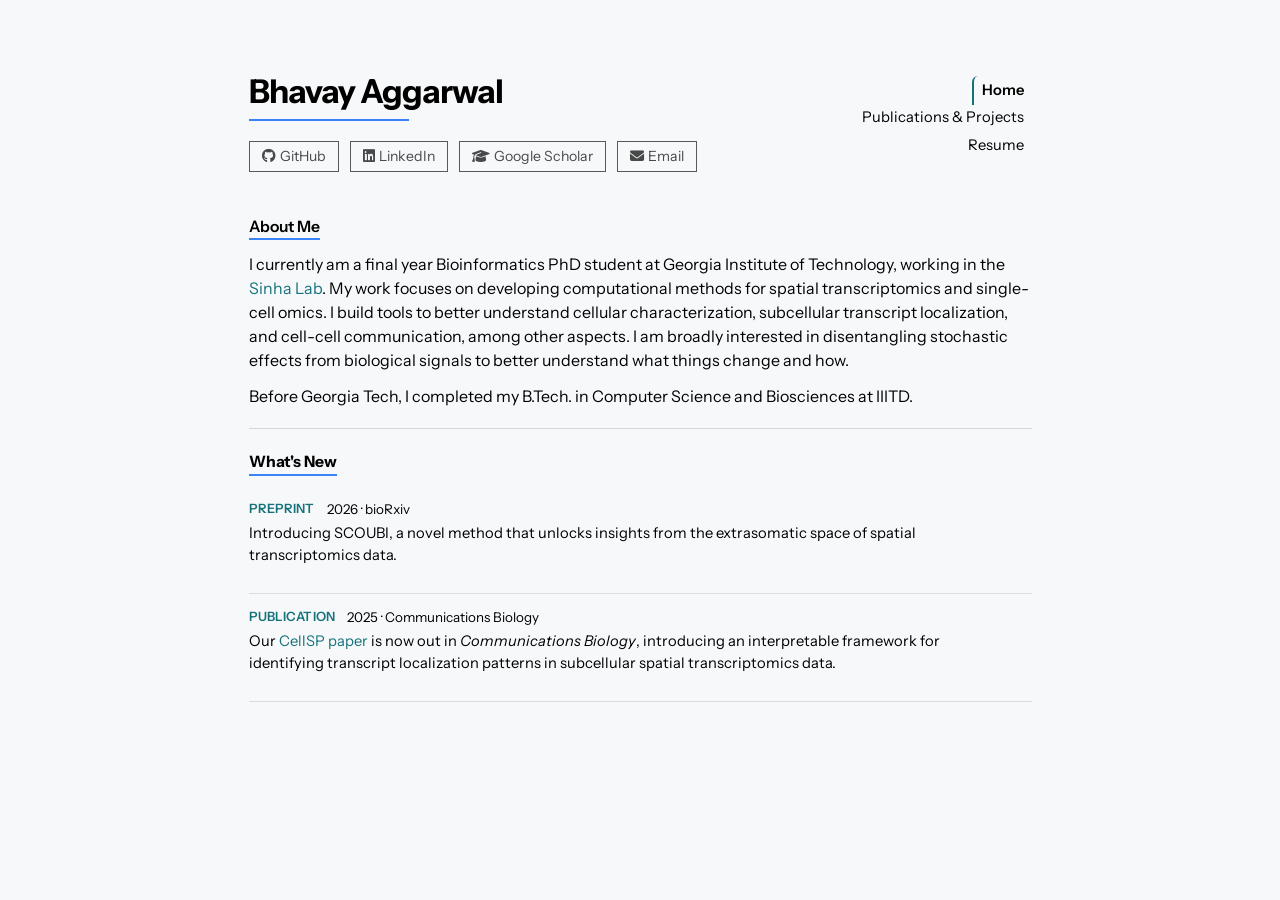
==== index.html @ aa7bced9 "minor updates" ====
<!DOCTYPE html>
<html lang="en">
<head>
  <meta charset="utf-8">
  <meta name="viewport" content="width=device-width, initial-scale=1">
  <title>Bhavay Aggarwal</title>
  <link rel="stylesheet" href="https://cdn.jsdelivr.net/npm/bootstrap@5.3.3/dist/css/bootstrap.min.css">
  <link rel="stylesheet" href="https://cdnjs.cloudflare.com/ajax/libs/font-awesome/6.5.0/css/all.min.css">
  <link rel="preconnect" href="https://fonts.googleapis.com">
  <link rel="preconnect" href="https://fonts.gstatic.com" crossorigin>
  <link href="https://fonts.googleapis.com/css2?family=Instrument+Sans:wght@400;500;600;700&display=swap" rel="stylesheet">
  <link rel="stylesheet" href="styles.css">
</head>
<body>
  <div class="container py-5">
    <div class="row justify-content-center">
      <div class="col-12 col-md-8 col-lg-9">
        <div class="p-2 p-md-4">

          <!-- Header -->
          <div class="site-header">
            <div>
              <h1>Bhavay Aggarwal</h1>
              <hr class="name-divider">
              <div id="icon-list">
                <a href="https://github.com/bhavaygg" class="me-2 mb-2 d-inline-block">
                  <button type="button" class="btn btn-outline-dark btn-sm"><i class="fa-brands fa-github me-1"></i>GitHub</button>
                </a>
                <a href="https://www.linkedin.com/in/bhavay-aggarwal/" class="me-2 mb-2 d-inline-block">
                  <button type="button" class="btn btn-outline-dark btn-sm"><i class="fa-brands fa-linkedin me-1"></i>LinkedIn</button>
                </a>
                <a href="https://scholar.google.com/citations?user=sstn4FgAAAAJ&hl=en" class="me-2 mb-2 d-inline-block">
                  <button type="button" class="btn btn-outline-dark btn-sm"><i class="fa-solid fa-graduation-cap me-1"></i>Google Scholar</button>
                </a>
                <a href="mailto:baggarwal9@gatech.edu" class="me-2 mb-2 d-inline-block">
                  <button type="button" class="btn btn-outline-dark btn-sm"><i class="fa-solid fa-envelope me-1"></i>Email</button>
                </a>
              </div>
            </div>

            <!-- Tabs top-right -->
            <ul class="nav nav-tabs site-nav-tabs" id="mainTabs" role="tablist">
              <li class="nav-item" role="presentation">
                <button class="nav-link active" id="about-tab" data-bs-toggle="tab" data-bs-target="#about" type="button" role="tab">Home</button>
              </li>
              <li class="nav-item" role="presentation">
                <button class="nav-link" id="more-tab" data-bs-toggle="tab" data-bs-target="#more" type="button" role="tab">Publications &amp; Projects</button>
              </li>
              <li class="nav-item" role="presentation">
                <button class="nav-link" id="resume-tab" data-bs-toggle="tab" data-bs-target="#resume" type="button" role="tab">Resume</button>
              </li>
            </ul>
          </div>

          <div class="tab-content">

            <!-- About Tab -->
            <div class="tab-pane fade show active" id="about" role="tabpanel">

              <div id="about-me" class="section">
                <h3 class="section-heading">About Me</h3>
                <p>I currently am a final year Bioinformatics PhD student at Georgia Institute of Technology, working in the <a href="https://sites.google.com/view/sinhalaboratorygatech">Sinha Lab</a>.
                  My work focuses on developing computational methods for spatial transcriptomics and single-cell omics. I build tools to better understand cellular characterization, 
                  subcellular transcript localization, and cell-cell communication, among other aspects. I am broadly interested in disentangling stochastic effects from biological signals
                  to better understand what things change and how.
                <p>Before Georgia Tech, I completed my B.Tech. in Computer Science and Biosciences at IIITD.</p>
              </div>

              <hr class="section-divider">

              <div id="research" class="section">
                <h3 class="section-heading"><strong>What's New</strong></h3>

                <div class="research-feed">
                  <article class="research-item">
                    <div class="research-item-top">
                      <span class="research-tag">Preprint</span>
                      <span class="research-meta">2026 · bioRxiv</span>
                    </div>
                    <p class="research-description">Introducing SCOUBI, a novel method that unlocks insights from the extrasomatic space of spatial transcriptomics data.</p>
                  </article>
                  <article class="research-item">
                    <div class="research-item-top">
                      <span class="research-tag">Publication</span>
                      <span class="research-meta">2025 · Communications Biology</span>
                    </div>
                    <p class="research-description">Our <a href="https://www.nature.com/articles/s42003-025-08891-2">CellSP paper</a> is now out in <em>Communications Biology</em>, introducing an interpretable framework for identifying transcript localization patterns in subcellular spatial transcriptomics data.</p>
                  </article>
                </div>
              </div>

            </div>

            <!-- Publications & Projects Tab -->
            <div class="tab-pane fade" id="more" role="tabpanel">

              <div class="cv-section">
                <h2><span>Publications</span></h2>

                <div class="pub-item">
                  <p class="pub-title"><a href="https://www.biorxiv.org/content/10.64898/2026.01.20.700581v2.abstract">MANTIS: Analytics toolkit for spatial metabolomics with matching spatial transcriptomics data</a></p>
                  <p class="pub-authors">Yu Hao, Yeojin Kim, <span class="pub-highlight">Bhavay Aggarwal.</span> and Saurabh Sinha.</p>
                  <p class="pub-journal">bioRxiv · 2026</p>
                </div>

                <div class="pub-item">
                  <p class="pub-title"><a href="https://www.biorxiv.org/content/10.64898/2026.01.07.697982v1.abstract">CELLWHISPER: Inference of Direct Cell-Cell Communication from Spatial Transcriptomics</a></p>
                  <p class="pub-authors">Anurendra Kumar, Felix Rivera, <span class="pub-highlight">Bhavay Aggarwal.</span>, Nicholas Zhang, Ahmet Coskun, Saurabh Sinha.</p>
                  <p class="pub-journal">bioRxiv · 2026</p>
                </div>

                <div class="pub-item">
                  <p class="pub-title"><a href="https://www.nature.com/articles/s42003-025-08891-2">CellSP enables module discovery and visualization for subcellular spatial transcriptomics data</a></p>
                  <p class="pub-authors"><span class="pub-highlight">Bhavay Aggarwal.</span> and Saurabh Sinha.</p>
                  <p class="pub-journal">Communications Biology · 2025</p>
                </div>

                <div class="pub-item">
                  <p class="pub-title"><a href="https://www.biorxiv.org/content/10.1101/2025.01.12.632553v1">On-chip 3D potency assay for prediction of clinical outcomes for cell therapy candidates for osteoarthritis</a></p>
                  <p class="pub-authors">Rebecca S Schneider, Elisa B Nieves, <span class="pub-highlight">Bhavay Aggarwal</span>, Annie C Bowles-Welch, Hazel Y Stevens, Linda E Kippner, Scott D Boden, Kenneth Mautner, Hicham Drissi, Krishnendu Roy, Wilbur A Lam, Saurabh Sinha, Andrés J García.</p>
                  <p class="pub-journal">Nature Communications · 2025</p>
                </div>

                <div class="pub-item">
                  <p class="pub-title"><a href="https://www.nature.com/articles/s41467-024-49457-w">Intracellular spatial transcriptomic analysis toolkit (InSTAnT)</a></p>
                  <p class="pub-authors">Anurendra Kumar, Alex W Schrader, <span class="pub-highlight">Bhavay Aggarwal</span>, Ali Ebrahimpour Boroojeny, Marisa Asadian, JuYeon Lee, You Jin Song, Sihai Dave Zhao, Hee-Sun Han, Saurabh Sinha.</p>
                  <p class="pub-journal">Nature Communications · 2024</p>
                </div>

                <div class="pub-item">
                  <p class="pub-title"><a href="https://www.cell.com/cell-reports/fulltext/S2211-1247(24)00908-2">Investigation of MSC potency metrics via integration of imaging modalities with lipidomic characterization</a></p>
                  <p class="pub-authors">Priyanka Priyadarshani, Alexandria Van Grouw, Adrian Ross Liversage, Kejie Rui, Arina Nikitina, Kayvan Forouhesh Tehrani, <span class="pub-highlight">Bhavay Aggarwal</span>, Steven L Stice, Saurabh Sinha, Melissa L Kemp, Facundo M Fernández, Luke J Mortensen.</p>
                  <p class="pub-journal">Cell Reports · 2024</p>
                </div>

                <div class="pub-item">
                  <p class="pub-title"><a href="https://www.biorxiv.org/content/10.1101/2021.11.11.468208v1">AgAnt: A computational tool to assess Agonist/Antagonist mode of interaction</a></p>
                  <p class="pub-authors"><span class="pub-highlight">Bhavay Aggarwal</span> and Arjun Ray.</p>
                  <p class="pub-journal">bioRxiv · 2021</p>
                </div>

                <div class="pub-item">
                  <p class="pub-title"><a href="https://ieeexplore.ieee.org/abstract/document/9094121">Hierarchical clustering of world cuisines</a></p>
                  <p class="pub-authors">Tript Sharma, Utkarsh Upadhyay, Jushaan Kalra, Sakshi Arora, Saad Ahmad, <span class="pub-highlight">Bhavay Aggarwal</span> and Ganesh Bagler.</p>
                  <p class="pub-journal">IEEE ICDEW · 2020</p>
                </div>
              </div>

              <!-- Projects -->
              <div class="cv-section">
                <h2><span>Projects</span></h2>

                <div class="pub-item">
                  <p class="pub-title"><a href="https://github.com/anshumansinha16/EPI_final_Submission">Study of inter-regional relations for various disease symptoms generated by Google search trends</a></p>
                  <p class="pub-authors">GT Data Science for Epidemiology Course Project</p>
                  <p class="pub-journal">Performed spatiotemporal analysis of Google search trends for various disease
                  symptoms to forecast regional COVID-19 cases using machine learning.</p>
                </div>
                <div class="pub-item">
                  <p class="pub-title">Outbreak analysis of Escherichia coli O157</a></p>
                  <p class="pub-authors">GT Comparative Genomics Course Project</p>
                  <p class="pub-journal">Created a bioinformatics web interface combining genome assembly,
                  functional annotation, and comparative genomics to enable rapid outbreak analysis of E. coli strains.</p>
                </div>
                <div class="pub-item">
                  <p class="pub-title"><a href="https://github.com/bhavaygg/Cuisine_Transformation">Cuisine Transformation</a></p>
                  <p class="pub-authors">IIITD Complex Systems Lab</p>
                  <p class="pub-journal">Conditional VAE based on the RoBERTa encoder architecture to transform recipes across cuisines</p>
                </div>
                <div class="pub-item">
                  <p class="pub-title"><a href="https://github.com/RayLabIIITD/pyLFDA">pyLFDA</a></p>
                  <p class="pub-authors">IIITD RayLab</p>
                  <p class="pub-journal">Developed an open-source Python library for performing pairwise lipid force distribution analysis in molecular
                  dynamics simulations.</p>
                </div>

                <div class="fun-work-section">
                  <div class="fun-work-header">
                    <h3>Other Fun Work</h3>
                    <p>Older builds that were scrappy, hands-on, and a lot of fun to make.</p>
                  </div>

                  <article class="project-feature-card">
                    <img class="project-feature-image" src="cap-html/view2.jpeg" alt="Pedestrian Navigator Cap prototype being worn">
                    <div class="project-feature-content">
                      <p class="pub-title"><a href="cap.html">Pedestrian Navigator Cap</a></p>
                      <p class="pub-journal">A heads-up navigation cap designed using Raspberry Pi to surface walking directions in the user’s field of view, combining wearable prototyping, route guidance, and interface experimentation.</p>
                    </div>
                  </article>

                  <article class="project-feature-card">
                    <img class="project-feature-image" src="assets/flower_protonopia.jpg" alt="Protanopia example image from the CVD Correction extension project">
                    <div class="project-feature-content">
                      <p class="pub-title"><a href="https://github.com/bhavaygg/CVD-Correction-extension">CVD Correction Extension</a></p>
                      <p class="pub-journal">A ML-based image correction browser extension for color vision deficiency, combining simulation, correction models, and an extension workflow to make on-screen content easier to distinguish.</p>
                    </div>
                  </article>
                </div>

              </div>

            </div>

            <!-- Resume Tab -->
            <div class="tab-pane fade" id="resume" role="tabpanel">

              <div class="d-flex justify-content-between align-items-center mb-4">
                <span class="text-secondary" style="font-size:0.85rem;">Georgia Institute of Technology · Atlanta, GA · <a href="mailto:baggarwal9@gatech.edu">baggarwal9@gatech.edu</a></span>
                <a href="assets/resume.pdf" target="_blank" rel="noopener noreferrer" class="resume-download-link"><i class="fa-solid fa-file-pdf me-1"></i>View as PDF</a>
              </div>

              <div class="resume-summary-card">
                <!-- <p class="resume-summary-lead">Computational biologist building methods for spatial transcriptomics, single-cell omics, and multimodal biological data.</p> -->
                <p class="resume-summary-text">
                  I am a computational biologist focused on developing robust and interpretable methods for analyzing omics data, with the goal 
                  of generating meaningful biological insights. My work spans deep learning, statistical modeling, and software development for both 
                  single-cell and multi-omic datasets.

                  My PhD research is specialized in spatial transcriptomics, with a particular emphasis on methods for analyzing single-molecule spatial data. 
                  I have experience working independently as well as collaborating within interdisciplinary teams, including internships across diverse 
                  research and applied settings.
                </p>
              </div>

              <!-- Education -->
              <div class="resume-section">
                <h2 class="resume-heading">Education</h2>
                <div class="resume-entry">
                  <div class="resume-entry-header">
                    <span class="resume-entry-title">Georgia Institute of Technology</span>
                    <span class="resume-entry-date">Aug 2022 — Present</span>
                  </div>
                  <div class="resume-entry-sub">Ph.D. Bioinformatics (Expected May 2027) · M.S. Bioinformatics, 2023 · GPA 3.91 · Atlanta, GA</div>
                </div>
                <div class="resume-entry">
                  <div class="resume-entry-header">
                    <span class="resume-entry-title">Indraprastha Institute of Information Technology</span>
                    <span class="resume-entry-date">Aug 2018 — Jun 2022</span>
                  </div>
                  <div class="resume-entry-sub">B.Tech. Computer Science &amp; Biosciences · GPA 7.91/10 · Delhi, India</div>
                </div>
              </div>

              <!-- Experience -->
              <div class="resume-section">
                <h2 class="resume-heading">Experience</h2>
                <div class="resume-entry">
                  <div class="resume-entry-header">
                    <span class="resume-entry-title">Georgia Institute of Technology — <a href="https://www.sinhalab.net">Sinha Lab</a></span>
                    <span class="resume-entry-date">Jan 2023 — Present</span>
                  </div>
                  <div class="resume-entry-sub"><strong>Researcher</strong> · Atlanta, GA</div>
                  <ul class="resume-bullets">
                    <li>Developing computational methods for spatial transcriptomics, single-cell omics, and multimodal biological datasets.</li>
                    <li>Published 7 papers in journals including Nature Communications, Communications Biology, and Cell Reports.</li>
                  </ul>
                </div>
                <div class="resume-entry">
                  <div class="resume-entry-header">
                    <span class="resume-entry-title">GlaxoSmithKline</span>
                    <span class="resume-entry-date">May 2023 — Aug 2023</span>
                  </div>
                  <div class="resume-entry-sub"><strong>Computational Biology Intern</strong> · Collegeville, PA</div>
                  <ul class="resume-bullets">
                    <li>Designed statistical approaches to map genetic perturbations to disease signatures (MegaMap project).</li>
                    <li>Infered robust gene-disease relationships and validated them with clinical data.</li>
                  </ul>
                </div>
                <div class="resume-entry">
                  <div class="resume-entry-header">
                    <span class="resume-entry-title">Indian Institute of Science — <a href="https://at-cg.github.io">ATCG Lab</a></span>
                    <span class="resume-entry-date">May 2021 — Dec 2021</span>
                  </div>
                  <div class="resume-entry-sub"><strong>Research Intern</strong> · Remote, India</div>
                  <ul class="resume-bullets">
                    <li>Implemented novel distance metrics and engineered distributed genomic distance framework with Ray, improving indexing time by 90%.</li>
                  </ul>
                </div>
                <div class="resume-entry">
                  <div class="resume-entry-header">
                    <span class="resume-entry-title">Wikilimo</a></span>
                    <span class="resume-entry-date">February 2021 — April 2021</span>
                  </div>
                  <div class="resume-entry-sub"><strong>Machine Learning Intern</strong> · Remote, India</div>
                  <ul class="resume-bullets">
                    <li>Created explainable AI models for wildfire modeling using SMOS-derived products.</li>
                  </ul>
                </div>
              </div>

              <!-- Skills -->
              <div class="resume-section">
                <h2 class="resume-heading">Skills</h2>
                <div class="resume-skills-grid">
                  <div class="skill-item"><img src="https://cdn.simpleicons.org/python" class="skill-icon"><span>Python</span></div>
                  <div class="skill-item"><img src="https://cdn.simpleicons.org/r" class="skill-icon"><span>R</span></div>
                  <div class="skill-item"><img src="https://cdn.jsdelivr.net/gh/devicons/devicon@latest/icons/pytorch/pytorch-original.svg" class="skill-icon"><span>PyTorch</span></div>
                  <div class="skill-item"><img src="https://cdn.simpleicons.org/ray" class="skill-icon"><span>Ray</span></div>
                  <div class="skill-item"><img src="https://cdn.simpleicons.org/scikitlearn" class="skill-icon"><span>Scikit-Learn</span></div>
                  <div class="skill-item"><img src="https://cdn.simpleicons.org/huggingface" class="skill-icon"><span>Hugging Face</span></div>
                  <div class="skill-item"><img src="https://cdn.simpleicons.org/weightsandbiases" class="skill-icon"><span>W&B</span></div>
                  <div class="skill-item"><img src="https://cdn.simpleicons.org/git" class="skill-icon"><span>Git</span></div>
                  <div class="skill-item"><img src="https://cdn.simpleicons.org/javascript" class="skill-icon"><span>JavaScript</span></div>
                  <div class="skill-item"><img src="https://cdn.simpleicons.org/cplusplus" class="skill-icon"><span>C/C++</span></div>
                  <div class="skill-item"><img src="https://cdn.simpleicons.org/mysql" class="skill-icon"><span>SQL</span></div>
                  <div class="skill-item"><img src="https://cdn.simpleicons.org/keras" class="skill-icon"><span>Keras</span></div>
                  <div class="skill-item"><img src="https://cdn.simpleicons.org/react" class="skill-icon"><span>React</span></div>
                  <div class="skill-item"><img src="https://cdn.simpleicons.org/django" class="skill-icon"><span>Django</span></div>
                  <div class="skill-item"><img src="https://cdn.simpleicons.org/googlecloud" class="skill-icon"><span>GCP</span></div>
                  <div class="skill-item"><img src="https://cdn.jsdelivr.net/gh/devicons/devicon@latest/icons/amazonwebservices/amazonwebservices-original-wordmark.svg" class="skill-icon"><span>AWS</span></div>
                </div>
              </div>

            </div>

          </div><!-- tab-content -->
        </div>
      </div>
    </div>
  </div>

  <script src="https://cdn.jsdelivr.net/npm/bootstrap@5.3.3/dist/js/bootstrap.bundle.min.js"></script>
</body>
</html>
---- styles.css ----
html, body {
  background-color: #f6f8fa;
  min-height: 100vh;
  font-family: "Instrument Sans", sans-serif;
  font-size: 1rem;
  line-height: 1.55;
  color: #000000;
  -webkit-font-smoothing: antialiased;
  text-rendering: optimizeLegibility;
}

h1 {
  font-weight: 700;
  font-size: 2.05rem;
  letter-spacing: -0.03em;
  margin-bottom: 0.2rem;
  color: #000000;
}

hr.name-divider {
  max-width: 160px;
  margin: 0.5rem 0 1.25rem 0;
  border-top: 2px solid #3b82f6;
  opacity: 1;
}

hr.section-divider {
  border-color: rgba(23,23,23,0.15);
  opacity: 1;
  margin: 1.25rem 0;
}

.section-heading {
  display: inline-block;
  border-bottom: 2px solid #3b82f6;
  padding-bottom: 2px;
  margin-bottom: 0.75rem;
  font-size: 0.98rem;
  font-weight: 600;
  color: #000000;
}

.site-header {
  display: flex;
  justify-content: space-between;
  align-items: flex-start;
  margin-bottom: 2rem;
  gap: 2rem;
}

.site-nav-tabs {
  border-bottom: none !important;
  flex-direction: column;
  align-items: flex-end;
  flex-shrink: 0;
  margin-top: 0.25rem;
}

.site-nav-tabs .nav-link {
  border-bottom: none !important;
  border-left: 2px solid transparent !important;
  padding: 0.2rem 0.5rem !important;
  text-align: right;
}

.site-nav-tabs .nav-link:hover {
  border-left-color: rgba(23,23,23,0.3) !important;
  border-bottom: none !important;
}

.site-nav-tabs .nav-link.active {
  border-color: transparent transparent transparent #15727a !important;
}

#icon-list {
  margin-bottom: 0;
}

#icon-list .btn {
  font-family: "Instrument Sans", sans-serif;
  font-size: 0.88rem;
  padding: 0.25rem 0.75rem;
  border: 1px solid #171717;
  color: #000000;
  background: transparent;
  border-radius: 0;
  pointer-events: none;
  opacity: 0.7;
}

#icon-list a {
  pointer-events: auto;
  text-decoration: none;
}

.section {
  margin-bottom: 1.25rem;
}

.section p {
  margin-bottom: 0.75rem;
  line-height: 1.5;
  color: #000000;
}

.research-intro {
  color: #000000;
  max-width: 44rem;
}

.research-feed {
  display: grid;
  gap: 0.6rem;
  margin-top: 0.45rem;
}

.research-item {
  padding: 0.2rem 0 0.95rem 0;
  border: none;
  border-bottom: 1px solid rgba(23,23,23,0.12);
  background: transparent;
  border-radius: 0;
}

.research-item-top {
  display: flex;
  justify-content: flex-start;
  align-items: center;
  gap: 0.75rem;
  margin-bottom: 0.15rem;
  flex-wrap: wrap;
}

.research-tag {
  display: inline-flex;
  align-items: center;
  padding: 0;
  border-radius: 0;
  background: transparent;
  color: #15727a;
  font-size: 0.8rem;
  font-weight: 600;
  letter-spacing: 0.01em;
  text-transform: uppercase;
}

.research-meta {
  font-size: 0.84rem;
  color: #000000;
}

.research-title {
  font-size: 0.98rem;
  font-weight: 600;
  line-height: 1.4;
  margin: 0 0 0.1rem 0;
  color: #000000;
}

.research-title a {
  color: inherit;
  text-decoration: none;
}

.research-title a:hover {
  color: #15727a;
  text-decoration: underline;
}

.research-authors {
  margin: 0 0 0.1rem 0;
  color: #000000;
  font-size: 0.9rem;
}

.research-description {
  margin: 0;
  color: #000000;
  font-size: 0.92rem;
  max-width: 44rem;
}

img.project-img {
  border-radius: 4px;
  max-width: 100%;
}

a {
  color: #15727a;
  text-decoration: none;
}

a:hover {
  text-decoration: underline;
}

/* ================================
   TABS
   ================================ */

.nav-tabs {
  border-bottom: 2px solid rgba(23,23,23,0.2);
  margin-bottom: 1.5rem;
}

.nav-tabs .nav-link {
  color: #000000;
  border: none;
  border-bottom: 2px solid transparent;
  margin-bottom: -2px;
  font-size: 0.92rem;
  font-family: "Instrument Sans", sans-serif;
  padding: 0.4rem 0.9rem;
  background: none;
}

.nav-tabs .nav-link:hover {
  color: #000000;
  border-bottom-color: rgba(23,23,23,0.3);
}

.nav-tabs .nav-link.active {
  color: #000000;
  font-weight: 600;
  background: none;
  border-color: transparent transparent #15727a;
}

/* ================================
   RESUME TAB
   ================================ */

.resume-section {
  margin-bottom: 2rem;
}

.resume-summary-card {
  margin-bottom: 1.75rem;
  padding: 1.15rem 1.2rem;
  border: 1px solid rgba(23,23,23,0.12);
  border-radius: 8px;
  background: #ffffff;
  box-shadow: 0 6px 18px rgba(23,23,23,0.04);
  text-align: center;
}

.resume-summary-lead {
  margin: 0 0 0.35rem 0;
  font-size: 1.1rem;
  font-weight: 600;
  line-height: 1.5;
  color: #000000;
}

.resume-summary-text {
  margin: 0;
  font-size: 1.02rem;
  color: #000000;
}

.resume-section h2 {
  font-size: 1.05rem;
  font-weight: 600;
  margin-bottom: 1rem;
  display: flex;
  align-items: center;
  justify-content: center;
  gap: 1rem;
  color: #000000;
  font-family: "Instrument Sans", sans-serif;
}

.resume-section h2::before,
.resume-section h2::after {
  content: "";
  flex: 1;
  height: 1px;
  background: #171717;
  opacity: 0.3;
}

.resume-entry {
  margin-bottom: 1.5rem;
}

.resume-entry-header {
  display: flex;
  justify-content: space-between;
  align-items: flex-start;
  gap: 1rem;
  margin-bottom: 0.25rem;
}

.resume-entry-title {
  flex: 1;
  font-size: 1rem;
  font-weight: 600;
  color: #000000;
}

.resume-entry-date {
  font-size: 0.93rem;
  color: #000000;
  white-space: nowrap;
}

.resume-entry-sub {
  font-size: 0.93rem;
  color: #000000;
  margin-bottom: 0.25rem;
}

.resume-bullets {
  padding-left: 1.25rem;
  margin: 0.4rem 0 0 0;
}

.resume-bullets li {
  font-size: 0.96rem;
  color: #000000;
  margin-bottom: 0.2rem;
  line-height: 1.5;
}

.resume-skills-grid {
  display: flex;
  flex-wrap: wrap;
  gap: 0.5rem;
  margin: 0.5rem 0;
}

.skill-item {
  display: flex;
  align-items: center;
  gap: 0.5rem;
  font-size: 0.9rem;
  color: #111111;
  padding: 0.38rem 0.72rem;
  border: 1px solid rgba(23,23,23,0.18);
  border-radius: 6px;
  background: rgba(255,255,255,0.86);
}

.skill-icon {
  width: 18px;
  height: 18px;
  flex-shrink: 0;
}

/* ================================
   CV / PUBLICATIONS TAB
   ================================ */

.cv-section {
  margin-bottom: 2rem;
}

.cv-section h2 {
  font-size: 1.05rem;
  font-weight: 600;
  margin-bottom: 1rem;
  display: flex;
  align-items: center;
  justify-content: center;
  gap: 1rem;
  color: #000000;
  font-family: "Gabarito", sans-serif;
}

.cv-section h2::before,
.cv-section h2::after {
  content: "";
  flex: 1;
  height: 1px;
  background: #171717;
  opacity: 0.3;
}

.pub-item {
  margin-bottom: 0.75rem;
}

.fun-work-section {
  margin-bottom: 1.5rem;
  padding: 1rem 1.1rem 1.15rem;
  border: 1px solid rgba(21,114,122,0.14);
  border-radius: 10px;
  background: linear-gradient(135deg, rgba(21,114,122,0.08), rgba(255,255,255,0.9));
}

.fun-work-section .project-feature-card + .project-feature-card {
  margin-top: 1.4rem;
}

.fun-work-header {
  margin-bottom: 0.9rem;
}

.fun-work-header h3 {
  margin: 0 0 0.2rem 0;
  font-size: 1.05rem;
  font-weight: 700;
}

.fun-work-header p {
  margin: 0;
  color: #000000;
  font-size: 0.98rem;
}

.fun-work-kicker {
  display: inline-flex;
  align-items: center;
  margin-bottom: 0.4rem;
  padding: 0.14rem 0.55rem;
  border-radius: 999px;
  background: rgba(21,114,122,0.12);
  color: #15727a;
  font-size: 0.74rem;
  font-weight: 700;
  letter-spacing: 0.03em;
  text-transform: uppercase;
}

.project-feature-card {
  display: grid;
  grid-template-columns: minmax(220px, 280px) 1fr;
  gap: 1rem;
  align-items: center;
}

.project-feature-image {
  width: 100%;
  aspect-ratio: 4 / 3;
  object-fit: cover;
  object-position: center 80%;
  border-radius: 8px;
  border: 1px solid rgba(23,23,23,0.08);
  background: rgba(255,255,255,0.5);
}

.project-feature-content .pub-title {
  margin-bottom: 0.25rem;
}

.project-feature-label {
  margin: 0 0 0.25rem 0;
  color: rgba(21,114,122,0.85);
  font-size: 0.84rem;
  font-weight: 600;
  text-transform: uppercase;
  letter-spacing: 0.03em;
}

.pub-item {
  margin-bottom: 1.35rem;
}

.pub-title {
  font-weight: 600;
  margin: 0 0 0.32rem 0;
  font-size: 1.1rem;
  line-height: 1.4;
}

.pub-title a {
  color: inherit;
  text-decoration: none;
  text-decoration-line: underline;
  text-decoration-color: rgba(23,23,23,0.3);
  text-underline-offset: 2px;
}

.pub-title a:hover {
  color: #15727a;
  text-decoration-color: #15727a;
}

.pub-authors {
  margin: 0 0 0.22rem 0;
  font-size: 0.95rem;
  color: #000000;
  line-height: 1.4;
}

.pub-journal {
  margin: 0;
  font-size: 0.90rem;
  color: #000000;
  line-height: 1.4;
}

.pub-highlight {
  font-weight: 700;
  color: #15727a;
}

.resume-download-link {
  display: inline-flex;
  align-items: center;
  gap: 0.5rem;
  padding: 0.25rem 0.75rem;
  color: #111111;
  font-size: 0.93rem;
  border: 1px solid #171717;
  opacity: 0.7;
  font-family: "Gabarito", sans-serif;
}

.resume-download-link:hover {
  opacity: 1;
  text-decoration: none;
  color: #000000;
}

@media (max-width: 767.98px) {
  .project-feature-card {
    grid-template-columns: 1fr;
  }
}
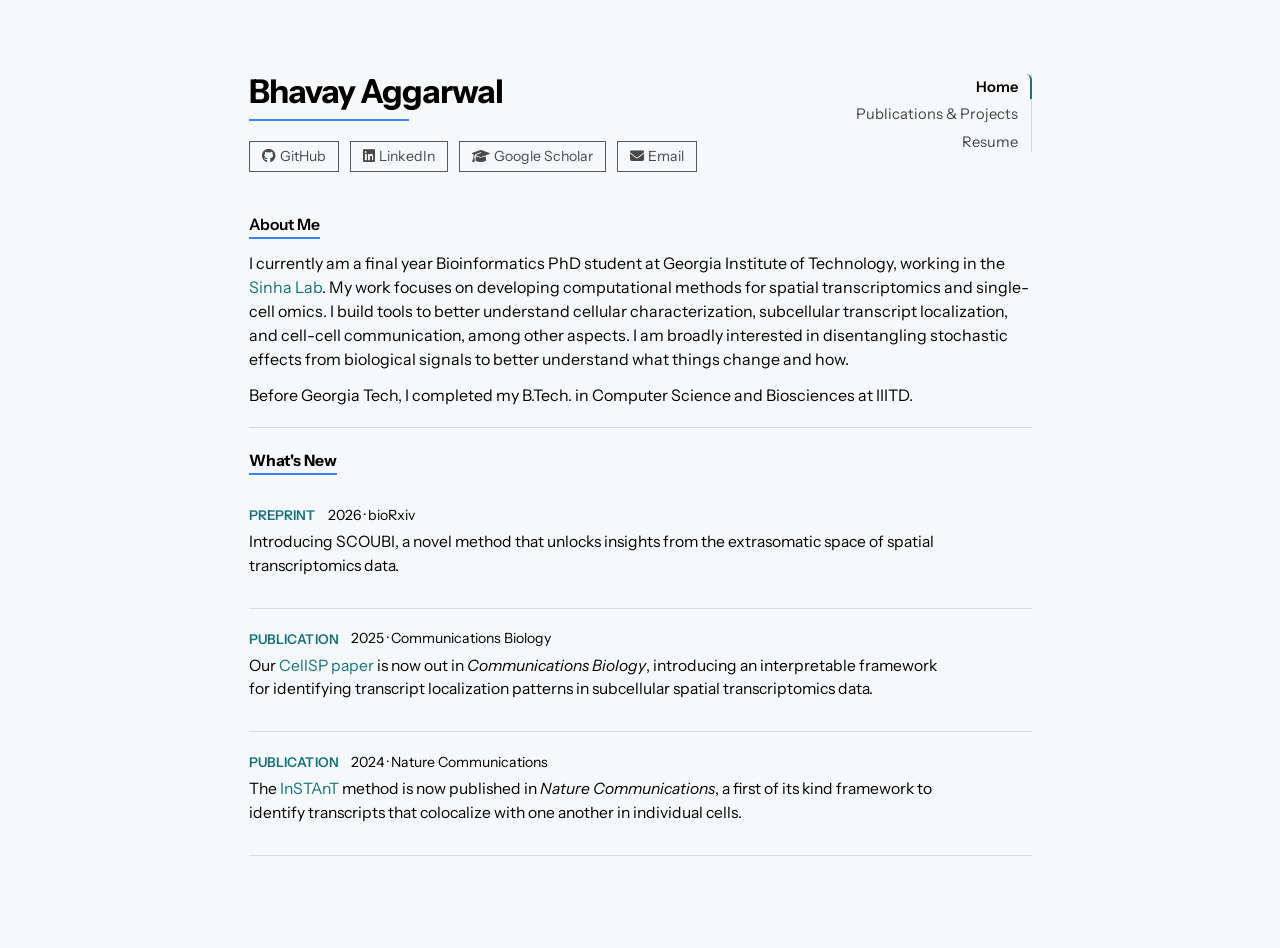
==== commit bb79cab1: "update april" ====
--- a/index.html
+++ b/index.html
@@ -41,13 +41,13 @@
             <!-- Tabs top-right -->
             <ul class="nav nav-tabs site-nav-tabs" id="mainTabs" role="tablist">
               <li class="nav-item" role="presentation">
-                <button class="nav-link active" id="about-tab" data-bs-toggle="tab" data-bs-target="#about" type="button" role="tab">Home</button>
+                <button class="nav-link active" id="about-tab" data-bs-toggle="tab" data-bs-target="#about" type="button" role="tab" aria-controls="about" aria-selected="true">Home</button>
               </li>
               <li class="nav-item" role="presentation">
-                <button class="nav-link" id="more-tab" data-bs-toggle="tab" data-bs-target="#more" type="button" role="tab">Publications &amp; Projects</button>
+                <button class="nav-link" id="more-tab" data-bs-toggle="tab" data-bs-target="#more" type="button" role="tab" aria-controls="more" aria-selected="false">Publications &amp; Projects</button>
               </li>
               <li class="nav-item" role="presentation">
-                <button class="nav-link" id="resume-tab" data-bs-toggle="tab" data-bs-target="#resume" type="button" role="tab">Resume</button>
+                <button class="nav-link" id="resume-tab" data-bs-toggle="tab" data-bs-target="#resume" type="button" role="tab" aria-controls="resume" aria-selected="false">Resume</button>
               </li>
             </ul>
           </div>
@@ -62,7 +62,7 @@
                 <p>I currently am a final year Bioinformatics PhD student at Georgia Institute of Technology, working in the <a href="https://sites.google.com/view/sinhalaboratorygatech">Sinha Lab</a>.
                   My work focuses on developing computational methods for spatial transcriptomics and single-cell omics. I build tools to better understand cellular characterization, 
                   subcellular transcript localization, and cell-cell communication, among other aspects. I am broadly interested in disentangling stochastic effects from biological signals
-                  to better understand what things change and how.
+                  to better understand what things change and how.</p>
                 <p>Before Georgia Tech, I completed my B.Tech. in Computer Science and Biosciences at IIITD.</p>
               </div>
 
@@ -86,6 +86,13 @@
                     </div>
                     <p class="research-description">Our <a href="https://www.nature.com/articles/s42003-025-08891-2">CellSP paper</a> is now out in <em>Communications Biology</em>, introducing an interpretable framework for identifying transcript localization patterns in subcellular spatial transcriptomics data.</p>
                   </article>
+                  <article class="research-item">
+                    <div class="research-item-top">
+                      <span class="research-tag">Publication</span>
+                      <span class="research-meta">2024 · Nature Communications</span>
+                    </div>
+                    <p class="research-description">The <a href="https://www.nature.com/articles/s41467-024-49457-w">InSTAnT</a> method is now published in <em>Nature Communications</em>, a first of its kind framework to identify transcripts that colocalize with one another in individual cells.</p>
+                  </article>
                 </div>
               </div>
 
@@ -157,7 +164,7 @@
                   symptoms to forecast regional COVID-19 cases using machine learning.</p>
                 </div>
                 <div class="pub-item">
-                  <p class="pub-title">Outbreak analysis of Escherichia coli O157</a></p>
+                  <p class="pub-title">Outbreak analysis of Escherichia coli O157</p>
                   <p class="pub-authors">GT Comparative Genomics Course Project</p>
                   <p class="pub-journal">Created a bioinformatics web interface combining genome assembly,
                   functional annotation, and comparative genomics to enable rapid outbreak analysis of E. coli strains.</p>
@@ -210,104 +217,111 @@
               </div>
 
               <div class="resume-summary-card">
-                <!-- <p class="resume-summary-lead">Computational biologist building methods for spatial transcriptomics, single-cell omics, and multimodal biological data.</p> -->
+                <div class="resume-summary-label">About</div>
                 <p class="resume-summary-text">
                   I am a computational biologist focused on developing robust and interpretable methods for analyzing omics data, with the goal 
                   of generating meaningful biological insights. My work spans deep learning, statistical modeling, and software development for both 
                   single-cell and multi-omic datasets.
-
+                </p>
+                <p class="resume-summary-text">
                   My PhD research is specialized in spatial transcriptomics, with a particular emphasis on methods for analyzing single-molecule spatial data. 
                   I have experience working independently as well as collaborating within interdisciplinary teams, including internships across diverse 
                   research and applied settings.
                 </p>
               </div>
 
-              <!-- Education -->
-              <div class="resume-section">
-                <h2 class="resume-heading">Education</h2>
-                <div class="resume-entry">
-                  <div class="resume-entry-header">
-                    <span class="resume-entry-title">Georgia Institute of Technology</span>
-                    <span class="resume-entry-date">Aug 2022 — Present</span>
+              <div class="resume-layout">
+                <div class="resume-sidebar">
+                  <!-- Education -->
+                  <div class="resume-section">
+                    <h2 class="resume-heading">Education</h2>
+                    <div class="resume-entry">
+                      <div class="resume-entry-header">
+                        <span class="resume-entry-title">Georgia Institute of Technology</span>
+                        <span class="resume-entry-date">Aug 2022 — Present</span>
+                      </div>
+                      <div class="resume-entry-sub">Ph.D. Bioinformatics (Expected May 2027) · M.S. Bioinformatics, 2023 · GPA 3.91 · Atlanta, GA</div>
+                    </div>
+                    <div class="resume-entry">
+                      <div class="resume-entry-header">
+                        <span class="resume-entry-title">Indraprastha Institute of Information Technology</span>
+                        <span class="resume-entry-date">Aug 2018 — Jun 2022</span>
+                      </div>
+                      <div class="resume-entry-sub">B.Tech. Computer Science &amp; Biosciences · GPA 7.91/10 · Delhi, India</div>
+                    </div>
                   </div>
-                  <div class="resume-entry-sub">Ph.D. Bioinformatics (Expected May 2027) · M.S. Bioinformatics, 2023 · GPA 3.91 · Atlanta, GA</div>
-                </div>
-                <div class="resume-entry">
-                  <div class="resume-entry-header">
-                    <span class="resume-entry-title">Indraprastha Institute of Information Technology</span>
-                    <span class="resume-entry-date">Aug 2018 — Jun 2022</span>
+
+                  <!-- Skills -->
+                  <div class="resume-section">
+                    <h2 class="resume-heading">Skills</h2>
+                    <div class="resume-skills-grid">
+                      <div class="skill-item"><img src="https://cdn.simpleicons.org/python" class="skill-icon"><span>Python</span></div>
+                      <div class="skill-item"><img src="https://cdn.simpleicons.org/r" class="skill-icon"><span>R</span></div>
+                      <div class="skill-item"><img src="https://cdn.jsdelivr.net/gh/devicons/devicon@latest/icons/pytorch/pytorch-original.svg" class="skill-icon"><span>PyTorch</span></div>
+                      <div class="skill-item"><img src="https://cdn.simpleicons.org/ray" class="skill-icon"><span>Ray</span></div>
+                      <div class="skill-item"><img src="https://cdn.simpleicons.org/scikitlearn" class="skill-icon"><span>Scikit-Learn</span></div>
+                      <div class="skill-item"><img src="https://cdn.simpleicons.org/huggingface" class="skill-icon"><span>Hugging Face</span></div>
+                      <div class="skill-item"><img src="https://cdn.simpleicons.org/weightsandbiases" class="skill-icon"><span>W&B</span></div>
+                      <div class="skill-item"><img src="https://cdn.simpleicons.org/git" class="skill-icon"><span>Git</span></div>
+                      <div class="skill-item"><img src="https://cdn.simpleicons.org/javascript" class="skill-icon"><span>JavaScript</span></div>
+                      <div class="skill-item"><img src="https://cdn.simpleicons.org/cplusplus" class="skill-icon"><span>C/C++</span></div>
+                      <div class="skill-item"><img src="https://cdn.simpleicons.org/mysql" class="skill-icon"><span>SQL</span></div>
+                      <div class="skill-item"><img src="https://cdn.simpleicons.org/keras" class="skill-icon"><span>Keras</span></div>
+                      <div class="skill-item"><img src="https://cdn.simpleicons.org/react" class="skill-icon"><span>React</span></div>
+                      <div class="skill-item"><img src="https://cdn.simpleicons.org/django" class="skill-icon"><span>Django</span></div>
+                      <div class="skill-item"><img src="https://cdn.simpleicons.org/googlecloud" class="skill-icon"><span>GCP</span></div>
+                      <div class="skill-item"><img src="https://cdn.jsdelivr.net/gh/devicons/devicon@latest/icons/amazonwebservices/amazonwebservices-original-wordmark.svg" class="skill-icon"><span>AWS</span></div>
+                    </div>
                   </div>
-                  <div class="resume-entry-sub">B.Tech. Computer Science &amp; Biosciences · GPA 7.91/10 · Delhi, India</div>
-                </div>
-              </div>
-
-              <!-- Experience -->
-              <div class="resume-section">
-                <h2 class="resume-heading">Experience</h2>
-                <div class="resume-entry">
-                  <div class="resume-entry-header">
-                    <span class="resume-entry-title">Georgia Institute of Technology — <a href="https://www.sinhalab.net">Sinha Lab</a></span>
-                    <span class="resume-entry-date">Jan 2023 — Present</span>
+                </div>
+
+                <div class="resume-main">
+                  <!-- Experience -->
+                  <div class="resume-section">
+                    <h2 class="resume-heading">Experience</h2>
+                    <div class="resume-entry">
+                      <div class="resume-entry-header">
+                        <span class="resume-entry-title">Georgia Institute of Technology — <a href="https://www.sinhalab.net">Sinha Lab</a></span>
+                        <span class="resume-entry-date">Jan 2023 — Present</span>
+                      </div>
+                      <div class="resume-entry-sub"><strong>Researcher</strong> · Atlanta, GA</div>
+                      <ul class="resume-bullets">
+                        <li>Developing computational methods for spatial transcriptomics, single-cell omics, and multimodal biological datasets.</li>
+                        <li>Published 7 papers in journals including Nature Communications, Communications Biology, and Cell Reports.</li>
+                      </ul>
+                    </div>
+                    <div class="resume-entry">
+                      <div class="resume-entry-header">
+                        <span class="resume-entry-title">GlaxoSmithKline</span>
+                        <span class="resume-entry-date">May 2023 — Aug 2023</span>
+                      </div>
+                      <div class="resume-entry-sub"><strong>Computational Biology Intern</strong> · Collegeville, PA</div>
+                      <ul class="resume-bullets">
+                        <li>Designed statistical approaches to map genetic perturbations to disease signatures (MegaMap project).</li>
+                        <li>Inferred robust gene-disease relationships and validated them with clinical data.</li>
+                      </ul>
+                    </div>
+                    <div class="resume-entry">
+                      <div class="resume-entry-header">
+                        <span class="resume-entry-title">Indian Institute of Science — <a href="https://at-cg.github.io">ATCG Lab</a></span>
+                        <span class="resume-entry-date">May 2021 — Dec 2021</span>
+                      </div>
+                      <div class="resume-entry-sub"><strong>Research Intern</strong> · India</div>
+                      <ul class="resume-bullets">
+                        <li>Implemented novel distance metrics and engineered distributed genomic distance framework with Ray, improving indexing time by 90%.</li>
+                      </ul>
+                    </div>
+                    <div class="resume-entry">
+                      <div class="resume-entry-header">
+                        <span class="resume-entry-title">Wikilimo</span>
+                        <span class="resume-entry-date">February 2021 — April 2021</span>
+                      </div>
+                      <div class="resume-entry-sub"><strong>Machine Learning Intern</strong> · India</div>
+                      <ul class="resume-bullets">
+                        <li>Created explainable AI models for wildfire modeling using SMOS-derived products.</li>
+                      </ul>
+                    </div>
                   </div>
-                  <div class="resume-entry-sub"><strong>Researcher</strong> · Atlanta, GA</div>
-                  <ul class="resume-bullets">
-                    <li>Developing computational methods for spatial transcriptomics, single-cell omics, and multimodal biological datasets.</li>
-                    <li>Published 7 papers in journals including Nature Communications, Communications Biology, and Cell Reports.</li>
-                  </ul>
-                </div>
-                <div class="resume-entry">
-                  <div class="resume-entry-header">
-                    <span class="resume-entry-title">GlaxoSmithKline</span>
-                    <span class="resume-entry-date">May 2023 — Aug 2023</span>
-                  </div>
-                  <div class="resume-entry-sub"><strong>Computational Biology Intern</strong> · Collegeville, PA</div>
-                  <ul class="resume-bullets">
-                    <li>Designed statistical approaches to map genetic perturbations to disease signatures (MegaMap project).</li>
-                    <li>Infered robust gene-disease relationships and validated them with clinical data.</li>
-                  </ul>
-                </div>
-                <div class="resume-entry">
-                  <div class="resume-entry-header">
-                    <span class="resume-entry-title">Indian Institute of Science — <a href="https://at-cg.github.io">ATCG Lab</a></span>
-                    <span class="resume-entry-date">May 2021 — Dec 2021</span>
-                  </div>
-                  <div class="resume-entry-sub"><strong>Research Intern</strong> · Remote, India</div>
-                  <ul class="resume-bullets">
-                    <li>Implemented novel distance metrics and engineered distributed genomic distance framework with Ray, improving indexing time by 90%.</li>
-                  </ul>
-                </div>
-                <div class="resume-entry">
-                  <div class="resume-entry-header">
-                    <span class="resume-entry-title">Wikilimo</a></span>
-                    <span class="resume-entry-date">February 2021 — April 2021</span>
-                  </div>
-                  <div class="resume-entry-sub"><strong>Machine Learning Intern</strong> · Remote, India</div>
-                  <ul class="resume-bullets">
-                    <li>Created explainable AI models for wildfire modeling using SMOS-derived products.</li>
-                  </ul>
-                </div>
-              </div>
-
-              <!-- Skills -->
-              <div class="resume-section">
-                <h2 class="resume-heading">Skills</h2>
-                <div class="resume-skills-grid">
-                  <div class="skill-item"><img src="https://cdn.simpleicons.org/python" class="skill-icon"><span>Python</span></div>
-                  <div class="skill-item"><img src="https://cdn.simpleicons.org/r" class="skill-icon"><span>R</span></div>
-                  <div class="skill-item"><img src="https://cdn.jsdelivr.net/gh/devicons/devicon@latest/icons/pytorch/pytorch-original.svg" class="skill-icon"><span>PyTorch</span></div>
-                  <div class="skill-item"><img src="https://cdn.simpleicons.org/ray" class="skill-icon"><span>Ray</span></div>
-                  <div class="skill-item"><img src="https://cdn.simpleicons.org/scikitlearn" class="skill-icon"><span>Scikit-Learn</span></div>
-                  <div class="skill-item"><img src="https://cdn.simpleicons.org/huggingface" class="skill-icon"><span>Hugging Face</span></div>
-                  <div class="skill-item"><img src="https://cdn.simpleicons.org/weightsandbiases" class="skill-icon"><span>W&B</span></div>
-                  <div class="skill-item"><img src="https://cdn.simpleicons.org/git" class="skill-icon"><span>Git</span></div>
-                  <div class="skill-item"><img src="https://cdn.simpleicons.org/javascript" class="skill-icon"><span>JavaScript</span></div>
-                  <div class="skill-item"><img src="https://cdn.simpleicons.org/cplusplus" class="skill-icon"><span>C/C++</span></div>
-                  <div class="skill-item"><img src="https://cdn.simpleicons.org/mysql" class="skill-icon"><span>SQL</span></div>
-                  <div class="skill-item"><img src="https://cdn.simpleicons.org/keras" class="skill-icon"><span>Keras</span></div>
-                  <div class="skill-item"><img src="https://cdn.simpleicons.org/react" class="skill-icon"><span>React</span></div>
-                  <div class="skill-item"><img src="https://cdn.simpleicons.org/django" class="skill-icon"><span>Django</span></div>
-                  <div class="skill-item"><img src="https://cdn.simpleicons.org/googlecloud" class="skill-icon"><span>GCP</span></div>
-                  <div class="skill-item"><img src="https://cdn.jsdelivr.net/gh/devicons/devicon@latest/icons/amazonwebservices/amazonwebservices-original-wordmark.svg" class="skill-icon"><span>AWS</span></div>
                 </div>
               </div>
 
--- a/styles.css
+++ b/styles.css
@@ -53,23 +53,34 @@
   flex-direction: column;
   align-items: flex-end;
   flex-shrink: 0;
-  margin-top: 0.25rem;
+  gap: 0.3rem;
+  margin-top: 0.15rem !important;
+  padding-top: 0;
+  border-right: 1px solid rgba(23,23,23,0.14);
 }
 
 .site-nav-tabs .nav-link {
   border-bottom: none !important;
-  border-left: 2px solid transparent !important;
-  padding: 0.2rem 0.5rem !important;
+  border-left: none !important;
+  border-right: 2px solid transparent !important;
+  margin-right: -1px;
+  padding: 0.2rem 0.75rem 0.2rem 0 !important;
   text-align: right;
+  font-size: 0.94rem;
+  letter-spacing: 0;
+  line-height: 1.25;
+  opacity: 0.72;
 }
 
 .site-nav-tabs .nav-link:hover {
-  border-left-color: rgba(23,23,23,0.3) !important;
+  border-right-color: rgba(23,23,23,0.3) !important;
   border-bottom: none !important;
+  opacity: 1;
 }
 
 .site-nav-tabs .nav-link.active {
-  border-color: transparent transparent transparent #15727a !important;
+  border-color: transparent #15727a transparent transparent !important;
+  opacity: 1;
 }
 
 #icon-list {
@@ -110,12 +121,12 @@
 
 .research-feed {
   display: grid;
-  gap: 0.6rem;
-  margin-top: 0.45rem;
+  gap: 0.85rem;
+  margin-top: 0.75rem;
 }
 
 .research-item {
-  padding: 0.2rem 0 0.95rem 0;
+  padding: 0.35rem 0 1.15rem 0;
   border: none;
   border-bottom: 1px solid rgba(23,23,23,0.12);
   background: transparent;
@@ -127,7 +138,7 @@
   justify-content: flex-start;
   align-items: center;
   gap: 0.75rem;
-  margin-bottom: 0.15rem;
+  margin-bottom: 0.25rem;
   flex-wrap: wrap;
 }
 
@@ -138,14 +149,14 @@
   border-radius: 0;
   background: transparent;
   color: #15727a;
-  font-size: 0.8rem;
+  font-size: 0.84rem;
   font-weight: 600;
   letter-spacing: 0.01em;
   text-transform: uppercase;
 }
 
 .research-meta {
-  font-size: 0.84rem;
+  font-size: 0.88rem;
   color: #000000;
 }
 
@@ -176,8 +187,9 @@
 .research-description {
   margin: 0;
   color: #000000;
-  font-size: 0.92rem;
+  font-size: 0.98rem;
   max-width: 44rem;
+  line-height: 1.55;
 }
 
 img.project-img {
@@ -236,12 +248,22 @@
 
 .resume-summary-card {
   margin-bottom: 1.75rem;
-  padding: 1.15rem 1.2rem;
-  border: 1px solid rgba(23,23,23,0.12);
+  padding: 1.2rem 1.35rem;
+  border: 1px solid rgba(21,114,122,0.2);
+  border-left: 4px solid #15727a;
   border-radius: 8px;
   background: #ffffff;
-  box-shadow: 0 6px 18px rgba(23,23,23,0.04);
-  text-align: center;
+  box-shadow: 0 10px 24px rgba(21,114,122,0.08);
+  text-align: left;
+}
+
+.resume-summary-label {
+  margin-bottom: 0.3rem;
+  color: #15727a;
+  font-size: 0.78rem;
+  font-weight: 700;
+  letter-spacing: 0.04em;
+  text-transform: uppercase;
 }
 
 .resume-summary-lead {
@@ -254,8 +276,10 @@
 
 .resume-summary-text {
   margin: 0;
-  font-size: 1.02rem;
-  color: #000000;
+  max-width: 48rem;
+  font-size: 0.98rem;
+  color: #000000;
+  line-height: 1.55;
 }
 
 .resume-section h2 {
@@ -514,6 +538,23 @@
 }
 
 @media (max-width: 767.98px) {
+  .site-header {
+    align-items: flex-start;
+    gap: 1.1rem;
+  }
+
+  .site-nav-tabs {
+    max-width: 45%;
+  }
+
+  .site-nav-tabs .nav-link {
+    white-space: normal;
+  }
+
+  .resume-summary-card {
+    padding: 1rem 1.05rem;
+  }
+
   .project-feature-card {
     grid-template-columns: 1fr;
   }
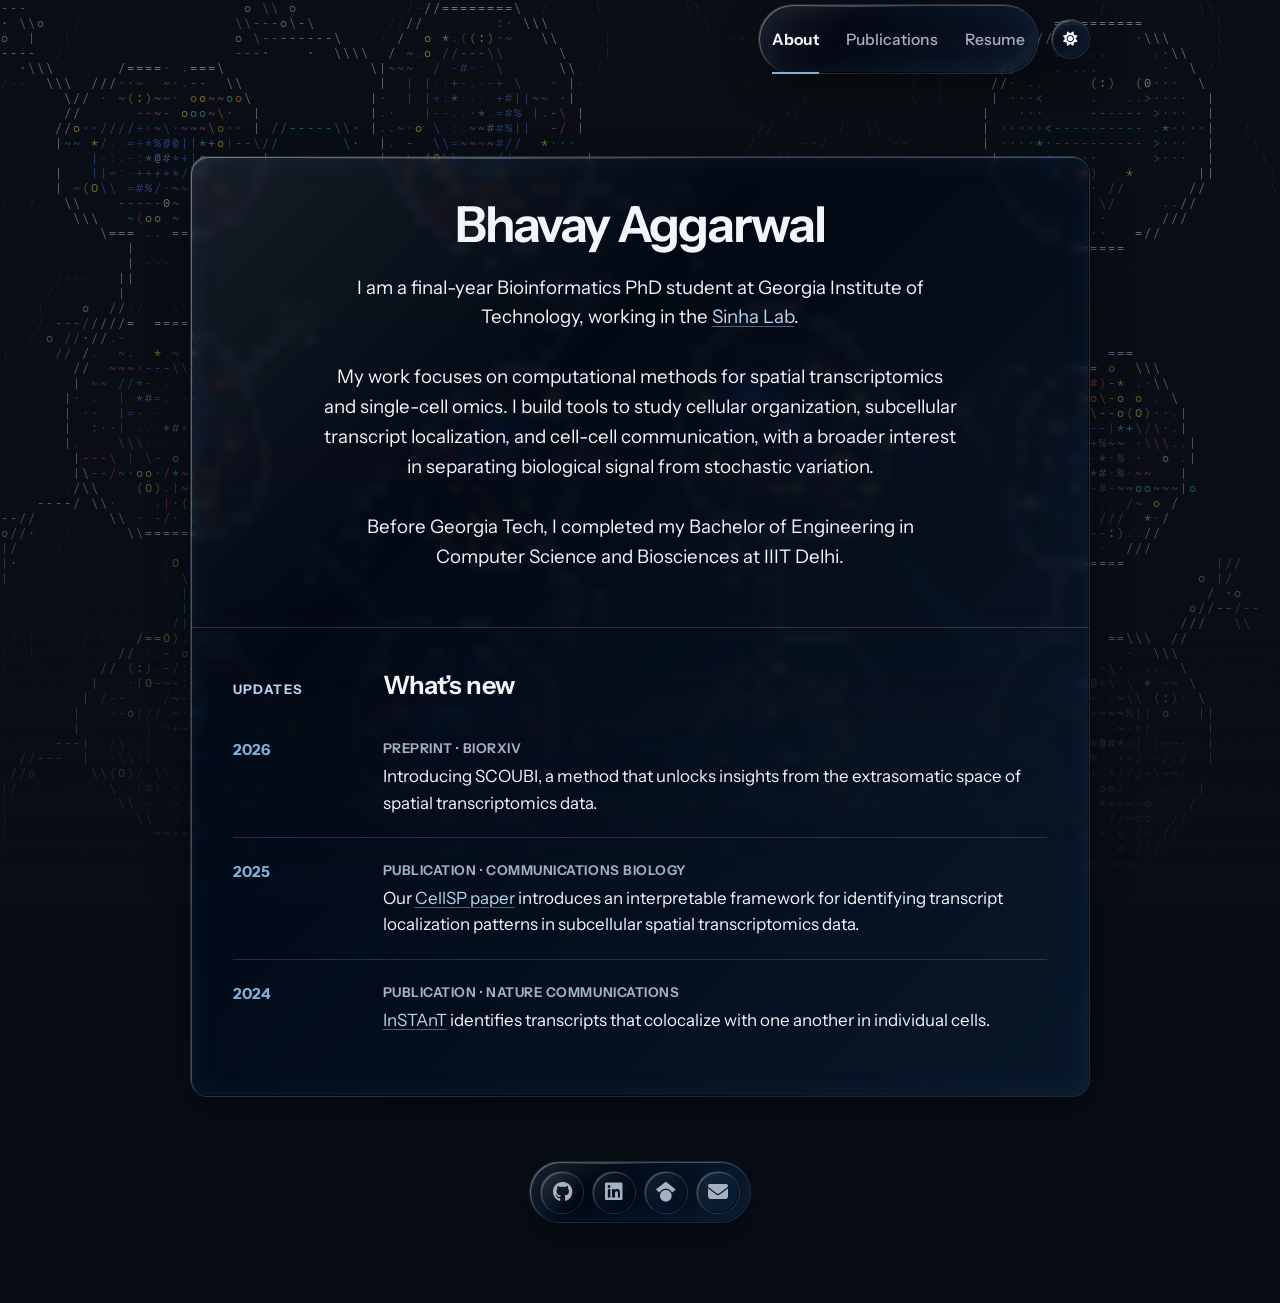
==== commit d22d639d: "Refresh portfolio design and content" ====
--- a/index.html
+++ b/index.html
@@ -4,6 +4,18 @@
   <meta charset="utf-8">
   <meta name="viewport" content="width=device-width, initial-scale=1">
   <title>Bhavay Aggarwal</title>
+  <meta name="description" content="Bhavay Aggarwal is a bioinformatics PhD researcher developing computational methods for spatial transcriptomics and single-cell biology.">
+  <script>
+    (() => {
+      let theme = "dark";
+      try {
+        const saved = localStorage.getItem("portfolio-theme");
+        if (saved === "light" || saved === "dark") theme = saved;
+      } catch (_) {}
+      document.documentElement.dataset.theme = theme;
+      document.documentElement.style.colorScheme = theme;
+    })();
+  </script>
   <link rel="stylesheet" href="https://cdn.jsdelivr.net/npm/bootstrap@5.3.3/dist/css/bootstrap.min.css">
   <link rel="stylesheet" href="https://cdnjs.cloudflare.com/ajax/libs/font-awesome/6.5.0/css/all.min.css">
   <link rel="preconnect" href="https://fonts.googleapis.com">
@@ -12,145 +24,99 @@
   <link rel="stylesheet" href="styles.css">
 </head>
 <body>
-  <div class="container py-5">
-    <div class="row justify-content-center">
-      <div class="col-12 col-md-8 col-lg-9">
-        <div class="p-2 p-md-4">
-
-          <!-- Header -->
-          <div class="site-header">
-            <div>
-              <h1>Bhavay Aggarwal</h1>
-              <hr class="name-divider">
-              <div id="icon-list">
-                <a href="https://github.com/bhavaygg" class="me-2 mb-2 d-inline-block">
-                  <button type="button" class="btn btn-outline-dark btn-sm"><i class="fa-brands fa-github me-1"></i>GitHub</button>
-                </a>
-                <a href="https://www.linkedin.com/in/bhavay-aggarwal/" class="me-2 mb-2 d-inline-block">
-                  <button type="button" class="btn btn-outline-dark btn-sm"><i class="fa-brands fa-linkedin me-1"></i>LinkedIn</button>
-                </a>
-                <a href="https://scholar.google.com/citations?user=sstn4FgAAAAJ&hl=en" class="me-2 mb-2 d-inline-block">
-                  <button type="button" class="btn btn-outline-dark btn-sm"><i class="fa-solid fa-graduation-cap me-1"></i>Google Scholar</button>
-                </a>
-                <a href="mailto:baggarwal9@gatech.edu" class="me-2 mb-2 d-inline-block">
-                  <button type="button" class="btn btn-outline-dark btn-sm"><i class="fa-solid fa-envelope me-1"></i>Email</button>
-                </a>
-              </div>
-            </div>
-
-            <!-- Tabs top-right -->
-            <ul class="nav nav-tabs site-nav-tabs" id="mainTabs" role="tablist">
-              <li class="nav-item" role="presentation">
-                <button class="nav-link active" id="about-tab" data-bs-toggle="tab" data-bs-target="#about" type="button" role="tab" aria-controls="about" aria-selected="true">Home</button>
-              </li>
-              <li class="nav-item" role="presentation">
-                <button class="nav-link" id="more-tab" data-bs-toggle="tab" data-bs-target="#more" type="button" role="tab" aria-controls="more" aria-selected="false">Publications &amp; Projects</button>
-              </li>
-              <li class="nav-item" role="presentation">
-                <button class="nav-link" id="resume-tab" data-bs-toggle="tab" data-bs-target="#resume" type="button" role="tab" aria-controls="resume" aria-selected="false">Resume</button>
-              </li>
-            </ul>
-          </div>
-
-          <div class="tab-content">
+  <iframe
+    class="cells-background"
+    id="cellsBackground"
+    src="assets/backgrounds/cells.html"
+    title="Interactive ASCII cell background"
+    tabindex="-1"
+    aria-hidden="true"></iframe>
+
+  <header class="site-masthead">
+    <div class="page-shell masthead-inner">
+      <nav aria-label="Primary navigation">
+        <ul class="nav nav-tabs site-nav-tabs" id="mainTabs" role="tablist">
+          <li class="nav-item" role="presentation">
+            <button class="nav-link active" id="about-tab" data-bs-toggle="tab" data-bs-target="#about" type="button" role="tab" aria-controls="about" aria-selected="true">About</button>
+          </li>
+          <li class="nav-item" role="presentation">
+            <button class="nav-link" id="publications-tab" data-bs-toggle="tab" data-bs-target="#publications" type="button" role="tab" aria-controls="publications" aria-selected="false">Publications</button>
+          </li>
+          <li class="nav-item" role="presentation">
+            <button class="nav-link" id="resume-tab" data-bs-toggle="tab" data-bs-target="#resume" type="button" role="tab" aria-controls="resume" aria-selected="false">Resume</button>
+          </li>
+        </ul>
+      </nav>
+      <button class="theme-toggle" id="themeToggle" type="button" aria-label="Switch to dark theme" title="Change color theme">
+        <i class="fa-solid fa-moon theme-icon theme-icon-moon" aria-hidden="true"></i>
+        <i class="fa-solid fa-sun theme-icon theme-icon-sun" aria-hidden="true"></i>
+      </button>
+    </div>
+  </header>
+
+  <main class="page-shell site-main">
+    <div class="tab-content">
 
             <!-- About Tab -->
             <div class="tab-pane fade show active" id="about" role="tabpanel">
-
-              <div id="about-me" class="section">
-                <h3 class="section-heading">About Me</h3>
-                <p>I currently am a final year Bioinformatics PhD student at Georgia Institute of Technology, working in the <a href="https://sites.google.com/view/sinhalaboratorygatech">Sinha Lab</a>.
-                  My work focuses on developing computational methods for spatial transcriptomics and single-cell omics. I build tools to better understand cellular characterization, 
-                  subcellular transcript localization, and cell-cell communication, among other aspects. I am broadly interested in disentangling stochastic effects from biological signals
-                  to better understand what things change and how.</p>
-                <p>Before Georgia Tech, I completed my B.Tech. in Computer Science and Biosciences at IIITD.</p>
-              </div>
-
-              <hr class="section-divider">
-
-              <div id="research" class="section">
-                <h3 class="section-heading"><strong>What's New</strong></h3>
+              <div class="about-glass">
+
+              <section id="about-me" class="profile-intro">
+                <div class="profile-copy">
+                  <!-- <p class="eyebrow">Bioinformatics · Georgia Tech</p> -->
+                  <h1>Bhavay Aggarwal</h1>
+                  <!-- <p class="profile-subtitle">I develop computational methods to understand biology in space.</p> -->
+                  <p class="profile-lede">I am a final-year Bioinformatics PhD student at Georgia Institute of Technology, working in the <a href="https://sites.google.com/view/sinhalaboratorygatech">Sinha Lab</a>. <br><br>
+                  My work focuses on computational methods for spatial transcriptomics and single-cell omics. I build tools to study cellular organization, subcellular transcript localization, and cell-cell communication, with a broader interest in separating biological signal from stochastic variation.<br><br>
+                  Before Georgia Tech, I completed my Bachelor of Engineering in Computer Science and Biosciences at IIIT Delhi.</p>
+
+                </div>
+              </section>
+
+              <section id="research" class="section latest-section">
+                <div class="section-header">
+                  <p class="section-kicker">Updates</p>
+                  <h2>What’s new</h2>
+                </div>
 
                 <div class="research-feed">
                   <article class="research-item">
-                    <div class="research-item-top">
-                      <span class="research-tag">Preprint</span>
-                      <span class="research-meta">2026 · bioRxiv</span>
-                    </div>
-                    <p class="research-description">Introducing SCOUBI, a novel method that unlocks insights from the extrasomatic space of spatial transcriptomics data.</p>
+                    <time class="research-year" datetime="2026">2026</time>
+                    <div>
+                      <p class="research-meta">Preprint · bioRxiv</p>
+                      <p class="research-description">Introducing SCOUBI, a method that unlocks insights from the extrasomatic space of spatial transcriptomics data.</p>
+                    </div>
                   </article>
                   <article class="research-item">
-                    <div class="research-item-top">
-                      <span class="research-tag">Publication</span>
-                      <span class="research-meta">2025 · Communications Biology</span>
-                    </div>
-                    <p class="research-description">Our <a href="https://www.nature.com/articles/s42003-025-08891-2">CellSP paper</a> is now out in <em>Communications Biology</em>, introducing an interpretable framework for identifying transcript localization patterns in subcellular spatial transcriptomics data.</p>
+                    <time class="research-year" datetime="2025">2025</time>
+                    <div>
+                      <p class="research-meta">Publication · Communications Biology</p>
+                      <p class="research-description">Our <a href="https://www.nature.com/articles/s42003-025-08891-2">CellSP paper</a> introduces an interpretable framework for identifying transcript localization patterns in subcellular spatial transcriptomics data.</p>
+                    </div>
                   </article>
                   <article class="research-item">
-                    <div class="research-item-top">
-                      <span class="research-tag">Publication</span>
-                      <span class="research-meta">2024 · Nature Communications</span>
-                    </div>
-                    <p class="research-description">The <a href="https://www.nature.com/articles/s41467-024-49457-w">InSTAnT</a> method is now published in <em>Nature Communications</em>, a first of its kind framework to identify transcripts that colocalize with one another in individual cells.</p>
+                    <time class="research-year" datetime="2024">2024</time>
+                    <div>
+                      <p class="research-meta">Publication · Nature Communications</p>
+                      <p class="research-description"><a href="https://www.nature.com/articles/s41467-024-49457-w">InSTAnT</a> identifies transcripts that colocalize with one another in individual cells.</p>
+                    </div>
                   </article>
                 </div>
+              </section>
+
               </div>
 
             </div>
 
             <!-- Publications & Projects Tab -->
-            <div class="tab-pane fade" id="more" role="tabpanel">
+            <div class="tab-pane fade" id="publications" role="tabpanel">
 
               <div class="cv-section">
                 <h2><span>Publications</span></h2>
-
-                <div class="pub-item">
-                  <p class="pub-title"><a href="https://www.biorxiv.org/content/10.64898/2026.01.20.700581v2.abstract">MANTIS: Analytics toolkit for spatial metabolomics with matching spatial transcriptomics data</a></p>
-                  <p class="pub-authors">Yu Hao, Yeojin Kim, <span class="pub-highlight">Bhavay Aggarwal.</span> and Saurabh Sinha.</p>
-                  <p class="pub-journal">bioRxiv · 2026</p>
-                </div>
-
-                <div class="pub-item">
-                  <p class="pub-title"><a href="https://www.biorxiv.org/content/10.64898/2026.01.07.697982v1.abstract">CELLWHISPER: Inference of Direct Cell-Cell Communication from Spatial Transcriptomics</a></p>
-                  <p class="pub-authors">Anurendra Kumar, Felix Rivera, <span class="pub-highlight">Bhavay Aggarwal.</span>, Nicholas Zhang, Ahmet Coskun, Saurabh Sinha.</p>
-                  <p class="pub-journal">bioRxiv · 2026</p>
-                </div>
-
-                <div class="pub-item">
-                  <p class="pub-title"><a href="https://www.nature.com/articles/s42003-025-08891-2">CellSP enables module discovery and visualization for subcellular spatial transcriptomics data</a></p>
-                  <p class="pub-authors"><span class="pub-highlight">Bhavay Aggarwal.</span> and Saurabh Sinha.</p>
-                  <p class="pub-journal">Communications Biology · 2025</p>
-                </div>
-
-                <div class="pub-item">
-                  <p class="pub-title"><a href="https://www.biorxiv.org/content/10.1101/2025.01.12.632553v1">On-chip 3D potency assay for prediction of clinical outcomes for cell therapy candidates for osteoarthritis</a></p>
-                  <p class="pub-authors">Rebecca S Schneider, Elisa B Nieves, <span class="pub-highlight">Bhavay Aggarwal</span>, Annie C Bowles-Welch, Hazel Y Stevens, Linda E Kippner, Scott D Boden, Kenneth Mautner, Hicham Drissi, Krishnendu Roy, Wilbur A Lam, Saurabh Sinha, Andrés J García.</p>
-                  <p class="pub-journal">Nature Communications · 2025</p>
-                </div>
-
-                <div class="pub-item">
-                  <p class="pub-title"><a href="https://www.nature.com/articles/s41467-024-49457-w">Intracellular spatial transcriptomic analysis toolkit (InSTAnT)</a></p>
-                  <p class="pub-authors">Anurendra Kumar, Alex W Schrader, <span class="pub-highlight">Bhavay Aggarwal</span>, Ali Ebrahimpour Boroojeny, Marisa Asadian, JuYeon Lee, You Jin Song, Sihai Dave Zhao, Hee-Sun Han, Saurabh Sinha.</p>
-                  <p class="pub-journal">Nature Communications · 2024</p>
-                </div>
-
-                <div class="pub-item">
-                  <p class="pub-title"><a href="https://www.cell.com/cell-reports/fulltext/S2211-1247(24)00908-2">Investigation of MSC potency metrics via integration of imaging modalities with lipidomic characterization</a></p>
-                  <p class="pub-authors">Priyanka Priyadarshani, Alexandria Van Grouw, Adrian Ross Liversage, Kejie Rui, Arina Nikitina, Kayvan Forouhesh Tehrani, <span class="pub-highlight">Bhavay Aggarwal</span>, Steven L Stice, Saurabh Sinha, Melissa L Kemp, Facundo M Fernández, Luke J Mortensen.</p>
-                  <p class="pub-journal">Cell Reports · 2024</p>
-                </div>
-
-                <div class="pub-item">
-                  <p class="pub-title"><a href="https://www.biorxiv.org/content/10.1101/2021.11.11.468208v1">AgAnt: A computational tool to assess Agonist/Antagonist mode of interaction</a></p>
-                  <p class="pub-authors"><span class="pub-highlight">Bhavay Aggarwal</span> and Arjun Ray.</p>
-                  <p class="pub-journal">bioRxiv · 2021</p>
-                </div>
-
-                <div class="pub-item">
-                  <p class="pub-title"><a href="https://ieeexplore.ieee.org/abstract/document/9094121">Hierarchical clustering of world cuisines</a></p>
-                  <p class="pub-authors">Tript Sharma, Utkarsh Upadhyay, Jushaan Kalra, Sakshi Arora, Saad Ahmad, <span class="pub-highlight">Bhavay Aggarwal</span> and Ganesh Bagler.</p>
-                  <p class="pub-journal">IEEE ICDEW · 2020</p>
-                </div>
+                <div id="publicationsList" aria-live="polite">
+                  <p class="data-status">Loading publications…</p>
+                </div>
+                <noscript><p class="data-status">Enable JavaScript to view publications.</p></noscript>
               </div>
 
               <!-- Projects -->
@@ -184,7 +150,7 @@
                 <div class="fun-work-section">
                   <div class="fun-work-header">
                     <h3>Other Fun Work</h3>
-                    <p>Older builds that were scrappy, hands-on, and a lot of fun to make.</p>
+                    <p>Some projects I have fond memories of.</p>
                   </div>
 
                   <article class="project-feature-card">
@@ -210,129 +176,284 @@
 
             <!-- Resume Tab -->
             <div class="tab-pane fade" id="resume" role="tabpanel">
-
-              <div class="d-flex justify-content-between align-items-center mb-4">
-                <span class="text-secondary" style="font-size:0.85rem;">Georgia Institute of Technology · Atlanta, GA · <a href="mailto:baggarwal9@gatech.edu">baggarwal9@gatech.edu</a></span>
-                <a href="assets/resume.pdf" target="_blank" rel="noopener noreferrer" class="resume-download-link"><i class="fa-solid fa-file-pdf me-1"></i>View as PDF</a>
-              </div>
-
-              <div class="resume-summary-card">
-                <div class="resume-summary-label">About</div>
-                <p class="resume-summary-text">
-                  I am a computational biologist focused on developing robust and interpretable methods for analyzing omics data, with the goal 
-                  of generating meaningful biological insights. My work spans deep learning, statistical modeling, and software development for both 
-                  single-cell and multi-omic datasets.
-                </p>
-                <p class="resume-summary-text">
-                  My PhD research is specialized in spatial transcriptomics, with a particular emphasis on methods for analyzing single-molecule spatial data. 
-                  I have experience working independently as well as collaborating within interdisciplinary teams, including internships across diverse 
-                  research and applied settings.
-                </p>
-              </div>
-
-              <div class="resume-layout">
-                <div class="resume-sidebar">
-                  <!-- Education -->
-                  <div class="resume-section">
-                    <h2 class="resume-heading">Education</h2>
-                    <div class="resume-entry">
-                      <div class="resume-entry-header">
-                        <span class="resume-entry-title">Georgia Institute of Technology</span>
-                        <span class="resume-entry-date">Aug 2022 — Present</span>
-                      </div>
-                      <div class="resume-entry-sub">Ph.D. Bioinformatics (Expected May 2027) · M.S. Bioinformatics, 2023 · GPA 3.91 · Atlanta, GA</div>
-                    </div>
-                    <div class="resume-entry">
-                      <div class="resume-entry-header">
-                        <span class="resume-entry-title">Indraprastha Institute of Information Technology</span>
-                        <span class="resume-entry-date">Aug 2018 — Jun 2022</span>
-                      </div>
-                      <div class="resume-entry-sub">B.Tech. Computer Science &amp; Biosciences · GPA 7.91/10 · Delhi, India</div>
-                    </div>
-                  </div>
-
-                  <!-- Skills -->
-                  <div class="resume-section">
-                    <h2 class="resume-heading">Skills</h2>
+              <article class="resume-sheet">
+                <header class="resume-document-header">
+                  <div>
+                    <h1>Bhavay Aggarwal</h1>
+                    <p>AI/ML for Spatial & Multimodal Biology</p>
+                  </div>
+                  <div class="resume-document-contact">
+                    <span>Atlanta, GA</span>
+                    <a href="mailto:baggarwal9@gatech.edu">baggarwal9@gatech.edu</a>
+                    <a href="resume.pdf" target="_blank" rel="noopener noreferrer">View PDF <i class="fa-solid fa-arrow-up-right-from-square" aria-hidden="true"></i></a>
+                  </div>
+                </header>
+
+                <div class="resume-section resume-profile">
+                  <h2>Profile</h2>
+                  <p>I am a computational biologist developing robust and interpretable methods for spatial transcriptomics, single-cell omics, and multimodal biological data. My work spans statistical modeling, machine learning, and scientific software development, with experience leading independent projects and collaborating across experimental and computational teams.</p>
+                </div>
+
+              <!-- Education -->
+              <div class="resume-section">
+                <h2 class="resume-heading">Education</h2>
+                <div class="resume-entry">
+                  <div class="resume-entry-header">
+                    <span class="resume-entry-title">Georgia Institute of Technology</span>
+                    <span class="resume-entry-date">2022 — Present</span>
+                  </div>
+                  <div class="resume-entry-degree">Ph.D. in Bioinformatics · Expected May 2027</div>
+                  <div class="resume-entry-sub">M.S. in Bioinformatics, 2023</div>
+                  <div class="resume-entry-meta">GPA: 3.91 · Atlanta, Georgia</div>
+                </div>
+                <div class="resume-entry">
+                  <div class="resume-entry-header">
+                    <span class="resume-entry-title">Indraprastha Institute of Information Technology</span>
+                    <span class="resume-entry-date">2018 — 2022</span>
+                  </div>
+                  <div class="resume-entry-degree">Bachelor of Engineering in Computer Science and Biosciences</div>
+                  <div class="resume-entry-meta">GPA: 7.91/10 · Delhi, India</div>
+                </div>
+              </div>
+
+              <!-- Experience -->
+              <div class="resume-section">
+                <h2 class="resume-heading">Experience</h2>
+                <div class="resume-entry">
+                  <div class="resume-entry-header">
+                    <span class="resume-entry-title">Georgia Institute of Technology — <a href="https://www.sinhalab.net">Sinha Lab</a></span>
+                    <span class="resume-entry-date">2023 — Present</span>
+                  </div>
+                  <div class="resume-entry-sub"><strong>Graduate Research Assistant</strong> · Atlanta, GA</div>
+                  <ul class="resume-bullets">
+                    <li>Developing computational methods for spatial transcriptomics, single-cell omics, and multimodal biological datasets.</li>
+                    <li>Published 7 papers in journals including Nature Communications, Communications Biology, and Cell Reports.</li>
+                  </ul>
+                </div>
+                <div class="resume-entry">
+                  <div class="resume-entry-header">
+                    <span class="resume-entry-title">GlaxoSmithKline</span>
+                    <span class="resume-entry-date">2023</span>
+                  </div>
+                  <div class="resume-entry-sub"><strong>Computational Biology Intern</strong> · Collegeville, PA</div>
+                  <ul class="resume-bullets">
+                    <li>Designed statistical approaches to map genetic perturbations to disease signatures (MegaMap project).</li>
+                    <li>Inferred robust gene-disease relationships and validated them with clinical data.</li>
+                  </ul>
+                </div>
+                <div class="resume-entry">
+                  <div class="resume-entry-header">
+                    <span class="resume-entry-title">Indian Institute of Science — <a href="https://at-cg.github.io">ATCG Lab</a></span>
+                    <span class="resume-entry-date">2021</span>
+                  </div>
+                  <div class="resume-entry-sub"><strong>Research Intern</strong> · Remote, India</div>
+                  <ul class="resume-bullets">
+                    <li>Implemented novel distance metrics and engineered distributed genomic distance framework with Ray, improving indexing time by 90%.</li>
+                  </ul>
+                </div>
+                <div class="resume-entry">
+                  <div class="resume-entry-header">
+                    <span class="resume-entry-title">Wikilimo</span>
+                    <span class="resume-entry-date">2021</span>
+                  </div>
+                  <div class="resume-entry-sub"><strong>Machine Learning Intern</strong> · Remote, India</div>
+                  <ul class="resume-bullets">
+                    <li>Created explainable AI models for wildfire modeling using SMOS-derived products.</li>
+                  </ul>
+                </div>
+                <div class="resume-entry">
+                  <div class="resume-entry-header">
+                    <span class="resume-entry-title">Complex Systems Lab, IIITD</span>
+                    <span class="resume-entry-date">2020</span>
+                  </div>
+                  <div class="resume-entry-sub"><strong>Research Intern</strong> · Delhi, India</div>
+                  <ul class="resume-bullets">
+                    <li>Applied language models to uncover contextual relationships among ingredients, translating recipe text into features for computational cuisine analysis.</li>
+                  </ul>
+                </div>
+                <div class="resume-entry">
+                  <div class="resume-entry-header">
+                    <span class="resume-entry-title">All India Institute of Medical Sciences</span>
+                    <span class="resume-entry-date">2020</span>
+                  </div>
+                  <div class="resume-entry-sub"><strong>Research Intern</strong> · Delhi, India</div>
+                  <ul class="resume-bullets">
+                    <li>Created machine learning models to segment brain and neck tumors from X-ray images using super voxels.</li>
+                  </ul>
+                </div>
+              </div>
+
+              <!-- Skills -->
+              <div class="resume-section resume-skills">
+                <h2 class="resume-heading">Technical Skills</h2>
+                <div class="resume-skill-groups">
+                  <div class="resume-skill-group">
+                    <h3>Languages</h3>
                     <div class="resume-skills-grid">
-                      <div class="skill-item"><img src="https://cdn.simpleicons.org/python" class="skill-icon"><span>Python</span></div>
-                      <div class="skill-item"><img src="https://cdn.simpleicons.org/r" class="skill-icon"><span>R</span></div>
-                      <div class="skill-item"><img src="https://cdn.jsdelivr.net/gh/devicons/devicon@latest/icons/pytorch/pytorch-original.svg" class="skill-icon"><span>PyTorch</span></div>
-                      <div class="skill-item"><img src="https://cdn.simpleicons.org/ray" class="skill-icon"><span>Ray</span></div>
-                      <div class="skill-item"><img src="https://cdn.simpleicons.org/scikitlearn" class="skill-icon"><span>Scikit-Learn</span></div>
-                      <div class="skill-item"><img src="https://cdn.simpleicons.org/huggingface" class="skill-icon"><span>Hugging Face</span></div>
-                      <div class="skill-item"><img src="https://cdn.simpleicons.org/weightsandbiases" class="skill-icon"><span>W&B</span></div>
-                      <div class="skill-item"><img src="https://cdn.simpleicons.org/git" class="skill-icon"><span>Git</span></div>
-                      <div class="skill-item"><img src="https://cdn.simpleicons.org/javascript" class="skill-icon"><span>JavaScript</span></div>
-                      <div class="skill-item"><img src="https://cdn.simpleicons.org/cplusplus" class="skill-icon"><span>C/C++</span></div>
-                      <div class="skill-item"><img src="https://cdn.simpleicons.org/mysql" class="skill-icon"><span>SQL</span></div>
-                      <div class="skill-item"><img src="https://cdn.simpleicons.org/keras" class="skill-icon"><span>Keras</span></div>
-                      <div class="skill-item"><img src="https://cdn.simpleicons.org/react" class="skill-icon"><span>React</span></div>
-                      <div class="skill-item"><img src="https://cdn.simpleicons.org/django" class="skill-icon"><span>Django</span></div>
-                      <div class="skill-item"><img src="https://cdn.simpleicons.org/googlecloud" class="skill-icon"><span>GCP</span></div>
-                      <div class="skill-item"><img src="https://cdn.jsdelivr.net/gh/devicons/devicon@latest/icons/amazonwebservices/amazonwebservices-original-wordmark.svg" class="skill-icon"><span>AWS</span></div>
-                    </div>
-                  </div>
-                </div>
-
-                <div class="resume-main">
-                  <!-- Experience -->
-                  <div class="resume-section">
-                    <h2 class="resume-heading">Experience</h2>
-                    <div class="resume-entry">
-                      <div class="resume-entry-header">
-                        <span class="resume-entry-title">Georgia Institute of Technology — <a href="https://www.sinhalab.net">Sinha Lab</a></span>
-                        <span class="resume-entry-date">Jan 2023 — Present</span>
-                      </div>
-                      <div class="resume-entry-sub"><strong>Researcher</strong> · Atlanta, GA</div>
-                      <ul class="resume-bullets">
-                        <li>Developing computational methods for spatial transcriptomics, single-cell omics, and multimodal biological datasets.</li>
-                        <li>Published 7 papers in journals including Nature Communications, Communications Biology, and Cell Reports.</li>
-                      </ul>
-                    </div>
-                    <div class="resume-entry">
-                      <div class="resume-entry-header">
-                        <span class="resume-entry-title">GlaxoSmithKline</span>
-                        <span class="resume-entry-date">May 2023 — Aug 2023</span>
-                      </div>
-                      <div class="resume-entry-sub"><strong>Computational Biology Intern</strong> · Collegeville, PA</div>
-                      <ul class="resume-bullets">
-                        <li>Designed statistical approaches to map genetic perturbations to disease signatures (MegaMap project).</li>
-                        <li>Inferred robust gene-disease relationships and validated them with clinical data.</li>
-                      </ul>
-                    </div>
-                    <div class="resume-entry">
-                      <div class="resume-entry-header">
-                        <span class="resume-entry-title">Indian Institute of Science — <a href="https://at-cg.github.io">ATCG Lab</a></span>
-                        <span class="resume-entry-date">May 2021 — Dec 2021</span>
-                      </div>
-                      <div class="resume-entry-sub"><strong>Research Intern</strong> · India</div>
-                      <ul class="resume-bullets">
-                        <li>Implemented novel distance metrics and engineered distributed genomic distance framework with Ray, improving indexing time by 90%.</li>
-                      </ul>
-                    </div>
-                    <div class="resume-entry">
-                      <div class="resume-entry-header">
-                        <span class="resume-entry-title">Wikilimo</span>
-                        <span class="resume-entry-date">February 2021 — April 2021</span>
-                      </div>
-                      <div class="resume-entry-sub"><strong>Machine Learning Intern</strong> · India</div>
-                      <ul class="resume-bullets">
-                        <li>Created explainable AI models for wildfire modeling using SMOS-derived products.</li>
-                      </ul>
-                    </div>
-                  </div>
-                </div>
-              </div>
-
+                      <div class="skill-item"><img src="https://cdn.simpleicons.org/python" class="skill-icon" alt=""><span>Python</span></div>
+                      <div class="skill-item"><img src="https://cdn.simpleicons.org/r" class="skill-icon" alt=""><span>R</span></div>
+                      <div class="skill-item"><img src="https://cdn.simpleicons.org/cplusplus" class="skill-icon" alt=""><span>C/C++</span></div>
+                      <div class="skill-item"><img src="https://cdn.simpleicons.org/mysql" class="skill-icon" alt=""><span>SQL</span></div>
+                      <div class="skill-item"><i class="fa-brands fa-java skill-icon" aria-hidden="true"></i><span>Java</span></div>
+                    </div>
+                  </div>
+                  <div class="resume-skill-group">
+                    <h3>Libraries &amp; frameworks</h3>
+                    <div class="resume-skills-grid">
+                      <div class="skill-item"><img src="https://cdn.jsdelivr.net/gh/devicons/devicon@latest/icons/pytorch/pytorch-original.svg" class="skill-icon" alt=""><span>PyTorch</span></div>
+                      <div class="skill-item"><img src="https://cdn.simpleicons.org/keras" class="skill-icon" alt=""><span>Keras</span></div>
+                      <div class="skill-item"><img src="https://cdn.simpleicons.org/scikitlearn" class="skill-icon" alt=""><span>Scikit-learn</span></div>
+                      <div class="skill-item"><img src="https://cdn.simpleicons.org/huggingface" class="skill-icon" alt=""><span>Hugging Face</span></div>
+                      <div class="skill-item"><i class="fa-solid fa-microscope skill-icon" aria-hidden="true"></i><span>Scanpy</span></div>
+                      <div class="skill-item"><i class="fa-solid fa-dna skill-icon" aria-hidden="true"></i><span>Seurat</span></div>
+                      <div class="skill-item"><i class="fa-solid fa-diagram-project skill-icon" aria-hidden="true"></i><span>scvi-tools</span></div>
+                      <div class="skill-item"><i class="fa-solid fa-database skill-icon" aria-hidden="true"></i><span>AnnData</span></div>
+                      <div class="skill-item"><img src="https://cdn.simpleicons.org/numpy" class="skill-icon" alt=""><span>NumPy</span></div>
+                      <div class="skill-item"><img src="https://cdn.simpleicons.org/pandas" class="skill-icon" alt=""><span>Pandas</span></div>
+                    </div>
+                  </div>
+                  <div class="resume-skill-group">
+                    <h3>Tools &amp; platforms</h3>
+                    <div class="resume-skills-grid">
+                      <div class="skill-item"><img src="https://cdn.simpleicons.org/git" class="skill-icon" alt=""><span>Git</span></div>
+                      <div class="skill-item"><img src="https://cdn.simpleicons.org/linux" class="skill-icon" alt=""><span>Linux</span></div>
+                      <div class="skill-item"><i class="fa-solid fa-server skill-icon" aria-hidden="true"></i><span>Slurm</span></div>
+                      <div class="skill-item"><i class="fa-solid fa-code-branch skill-icon" aria-hidden="true"></i><span>Snakemake</span></div>
+                      <div class="skill-item"><img src="https://cdn.simpleicons.org/ray" class="skill-icon" alt=""><span>Ray</span></div>
+                      <div class="skill-item"><i class="fa-solid fa-cubes skill-icon" aria-hidden="true"></i><span>Dask</span></div>
+                      <div class="skill-item"><img src="https://cdn.simpleicons.org/anaconda" class="skill-icon" alt=""><span>Conda</span></div>
+                      <div class="skill-item"><i class="fa-brands fa-aws skill-icon" aria-hidden="true"></i><span>AWS</span></div>
+                      <div class="skill-item"><img src="https://cdn.simpleicons.org/googlecloud" class="skill-icon" alt=""><span>GCP</span></div>
+                    </div>
+                  </div>
+                </div>
+              </div>
+
+              </article>
             </div>
 
-          </div><!-- tab-content -->
-        </div>
-      </div>
-    </div>
-  </div>
+    </div><!-- tab-content -->
+
+    <footer class="site-footer">
+      <nav class="footer-links" aria-label="Social and profile links">
+        <a href="https://github.com/bhavaygg" aria-label="GitHub" title="GitHub"><i class="fa-brands fa-github" aria-hidden="true"></i></a>
+        <a href="https://www.linkedin.com/in/bhavay-aggarwal/" aria-label="LinkedIn" title="LinkedIn"><i class="fa-brands fa-linkedin" aria-hidden="true"></i></a>
+        <a href="https://scholar.google.com/citations?user=sstn4FgAAAAJ&amp;hl=en" aria-label="Google Scholar" title="Google Scholar"><i class="fa-brands fa-google-scholar" aria-hidden="true"></i></a>
+        <a href="mailto:baggarwal9@gatech.edu" aria-label="Email" title="Email"><i class="fa-solid fa-envelope" aria-hidden="true"></i></a>
+      </nav>
+    </footer>
+  </main>
 
   <script src="https://cdn.jsdelivr.net/npm/bootstrap@5.3.3/dist/js/bootstrap.bundle.min.js"></script>
+  <script src="data/publications.js"></script>
+  <script>
+    (() => {
+      const background = document.getElementById("cellsBackground");
+      const masthead = document.querySelector(".site-masthead");
+      const themeToggle = document.getElementById("themeToggle");
+      const publicationsList = document.getElementById("publicationsList");
+
+      const appendHighlightedName = (element, authors) => {
+        const name = "Bhavay Aggarwal";
+        const parts = authors.split(name);
+        parts.forEach((part, index) => {
+          element.append(document.createTextNode(part));
+          if (index < parts.length - 1) {
+            const highlight = document.createElement("span");
+            highlight.className = "pub-highlight";
+            highlight.textContent = name;
+            element.append(highlight);
+          }
+        });
+      };
+
+      const renderPublications = publications => {
+        const fragment = document.createDocumentFragment();
+        publications.forEach(publication => {
+          const item = document.createElement("div");
+          item.className = "pub-item";
+
+          const title = document.createElement("p");
+          title.className = "pub-title";
+          const titleLink = document.createElement("a");
+          titleLink.href = publication.url;
+          titleLink.textContent = publication.title;
+          title.append(titleLink);
+
+          const authors = document.createElement("p");
+          authors.className = "pub-authors";
+          appendHighlightedName(authors, publication.authors);
+
+          const journal = document.createElement("p");
+          journal.className = "pub-journal";
+          journal.textContent = `${publication.venue} · ${publication.year}`;
+
+          const details = document.createElement("details");
+          details.className = "pub-summary";
+          const summary = document.createElement("summary");
+          summary.textContent = "In one sentence";
+          const oneLiner = document.createElement("p");
+          oneLiner.textContent = publication.oneLiner;
+          details.append(summary, oneLiner);
+
+          item.append(title, authors, journal, details);
+          fragment.append(item);
+        });
+        publicationsList.replaceChildren(fragment);
+      };
+
+      const loadPublications = () => {
+        try {
+          const publications = window.PUBLICATIONS;
+          if (!Array.isArray(publications)) throw new Error("Publication data must be an array");
+          renderPublications(publications);
+        } catch (error) {
+          console.error("Could not load publications:", error);
+          publicationsList.innerHTML = '<p class="data-status">Publications could not be loaded.</p>';
+        }
+      };
+      const send = (type, event) => {
+        if (!background.contentWindow) return;
+        background.contentWindow.postMessage({
+          source: "portfolio-cells",
+          type,
+          x: event ? event.clientX : 0,
+          y: event ? event.clientY : 0
+        }, "*");
+      };
+      const sendTheme = theme => {
+        if (!background.contentWindow) return;
+        background.contentWindow.postMessage({ source: "portfolio-cells", type: "theme", theme }, "*");
+      };
+      const applyTheme = (theme, persist = true) => {
+        const next = theme === "dark" ? "dark" : "light";
+        document.documentElement.dataset.theme = next;
+        document.documentElement.style.colorScheme = next;
+        themeToggle.setAttribute("aria-label", `Switch to ${next === "dark" ? "light" : "dark"} theme`);
+        if (persist) {
+          try { localStorage.setItem("portfolio-theme", next); } catch (_) {}
+        }
+        sendTheme(next);
+      };
+
+      window.addEventListener("pointermove", event => send("move", event), { passive: true });
+      window.addEventListener("pointerdown", event => {
+        if (event.target.closest("a, button, summary, input, select, textarea")) return;
+        send("down", event);
+      }, { passive: true });
+      document.documentElement.addEventListener("mouseleave", () => send("leave"));
+      window.addEventListener("blur", () => send("leave"));
+      themeToggle.addEventListener("click", () => {
+        applyTheme(document.documentElement.dataset.theme === "dark" ? "light" : "dark");
+      });
+      background.addEventListener("load", () => sendTheme(document.documentElement.dataset.theme));
+
+      const syncMasthead = () => masthead.classList.toggle("is-scrolled", window.scrollY > 12);
+      window.addEventListener("scroll", syncMasthead, { passive: true });
+      applyTheme(document.documentElement.dataset.theme, false);
+      syncMasthead();
+      loadPublications();
+    })();
+  </script>
 </body>
 </html>
--- a/styles.css
+++ b/styles.css
@@ -1,561 +1,1161 @@
-html, body {
-  background-color: #f6f8fa;
+:root {
+  /* Manual visibility controls: adjust these three values first. */
+  --background-opacity: 1.0;
+  --background-saturation: 0.78;
+  --background-contrast: 0.95;
+
+  --ink: #101722;
+  --body-text: #202b3a;
+  --text-strong: #101318;
+  --text-secondary: #465568;
+  --text-tertiary: #5b697c;
+  --muted: #4b5b6f;
+  --accent: #54779d;
+  --accent-dark: #284f77;
+  --steel: #8290a3;
+  --paper: #f7f9fc;
+  --surface: #ffffff;
+  --soft-blue: #eaf0f6;
+  --soft-steel: #eef2f6;
+  --line: rgba(31, 45, 65, 0.14);
+  --masthead-bg: rgba(247, 249, 252, 0.14);
+  --masthead-line: rgba(24, 36, 54, 0.1);
+  --popover-bg: rgba(255, 255, 255, 0.96);
+  --popover-shadow: rgba(38, 46, 59, 0.14);
+  --translucent-surface: rgba(255, 255, 255, 0.72);
+  --project-gradient-end: rgba(255, 255, 255, 0.82);
+  --decorative-border: rgba(62, 91, 126, 0.17);
+  --link-underline: rgba(40, 79, 119, 0.36);
+  --focus-ring: rgba(55, 102, 150, 0.3);
+  --noise-opacity: 0.024;
+  --reading-surface: rgba(247, 249, 252, 0.1);
+  --reading-border: rgba(255, 255, 255, 0.34);
+  --reading-blur: 6px;
+  --glass-highlight: rgba(255, 255, 255, 0.82);
+  --glass-highlight-soft: rgba(255, 255, 255, 0.28);
+  --glass-edge-shadow: rgba(39, 61, 86, 0.16);
+  --glass-shadow: rgba(27, 48, 73, 0.14);
+  --glass-tint: rgba(83, 145, 203, 0.1);
+  --glass-sheen: rgba(255, 255, 255, 0.62);
+  --page-width: 900px;
+}
+
+:root[data-theme="dark"] {
+  --background-opacity: 0.48;
+  --background-saturation: 0.78;
+  --background-contrast: 0.94;
+
+  --ink: #f2f6fc;
+  --body-text: #d7deea;
+  --text-strong: #f7f9fd;
+  --text-secondary: #b3bdcc;
+  --text-tertiary: #96a3b5;
+  --muted: #a6b1c1;
+  --accent: #83aed5;
+  --accent-dark: #b8d5ee;
+  --steel: #8294aa;
+  --paper: #080d16;
+  --surface: #121a27;
+  --soft-blue: #111d2b;
+  --soft-steel: #101823;
+  --line: rgba(205, 220, 239, 0.17);
+  --masthead-bg: rgba(8, 13, 22, 0.2);
+  --masthead-line: rgba(213, 225, 241, 0.12);
+  --popover-bg: rgba(17, 25, 38, 0.96);
+  --popover-shadow: rgba(0, 0, 0, 0.42);
+  --translucent-surface: rgba(18, 26, 39, 0.78);
+  --project-gradient-end: rgba(18, 26, 39, 0.84);
+  --decorative-border: rgba(146, 178, 211, 0.2);
+  --link-underline: rgba(184, 213, 238, 0.42);
+  --focus-ring: rgba(131, 174, 213, 0.42);
+  --noise-opacity: 0.035;
+  --reading-surface: rgba(8, 13, 22, 0.01);
+  --reading-border: rgba(205, 220, 239, 0.13);
+  --reading-blur: 5px;
+  --glass-highlight: rgba(255, 255, 255, 0.24);
+  --glass-highlight-soft: rgba(255, 255, 255, 0.08);
+  --glass-edge-shadow: rgba(0, 0, 0, 0.56);
+  --glass-shadow: rgba(0, 0, 0, 0.42);
+  --glass-tint: rgba(82, 151, 218, 0.1);
+  --glass-sheen: rgba(205, 228, 249, 0.24);
+}
+
+* {
+  box-sizing: border-box;
+}
+
+html {
+  scroll-behavior: smooth;
+  background: var(--paper);
+}
+
+body {
   min-height: 100vh;
-  font-family: "Instrument Sans", sans-serif;
-  font-size: 1rem;
-  line-height: 1.55;
-  color: #000000;
+  margin: 0;
+  overflow-x: hidden;
+  background: var(--paper);
+  color: var(--ink);
+  font-family: "Instrument Sans", system-ui, -apple-system, BlinkMacSystemFont, "Segoe UI", sans-serif;
+  font-size: 1.06rem;
+  font-weight: 400;
+  line-height: 1.65;
   -webkit-font-smoothing: antialiased;
   text-rendering: optimizeLegibility;
-}
-
-h1 {
+  transition: background-color 240ms ease, color 240ms ease;
+}
+
+.cells-background {
+  position: fixed;
+  inset: 0;
+  width: 100%;
+  height: 100%;
+  z-index: 0;
+  border: 0;
+  pointer-events: none;
+  opacity: var(--background-opacity);
+  filter: saturate(var(--background-saturation)) contrast(var(--background-contrast));
+  -webkit-mask-image: linear-gradient(to bottom, #000 0%, rgba(0, 0, 0, 0.94) 18%, rgba(0, 0, 0, 0.72) 64%, rgba(0, 0, 0, 0.28) 88%, transparent 100%);
+  mask-image: linear-gradient(to bottom, #000 0%, rgba(0, 0, 0, 0.94) 18%, rgba(0, 0, 0, 0.72) 64%, rgba(0, 0, 0, 0.28) 88%, transparent 100%);
+}
+
+body::before {
+  content: "";
+  position: fixed;
+  inset: 0;
+  z-index: 1;
+  pointer-events: none;
+  opacity: var(--noise-opacity);
+  background-image: url("data:image/svg+xml,%3Csvg viewBox='0 0 180 180' xmlns='http://www.w3.org/2000/svg'%3E%3Cfilter id='n'%3E%3CfeTurbulence type='fractalNoise' baseFrequency='.82' numOctaves='3' stitchTiles='stitch'/%3E%3C/filter%3E%3Crect width='100%25' height='100%25' filter='url(%23n)' opacity='.8'/%3E%3C/svg%3E");
+  background-size: 180px 180px;
+}
+
+button,
+input,
+textarea,
+select {
+  font: inherit;
+}
+
+img {
+  display: block;
+  max-width: 100%;
+}
+
+a {
+  color: var(--accent-dark);
+  text-decoration-color: var(--link-underline);
+  text-decoration-thickness: 1px;
+  text-underline-offset: 0.18em;
+}
+
+a:hover {
+  color: var(--ink);
+  text-decoration-color: currentColor;
+}
+
+a:focus-visible,
+button:focus-visible {
+  outline: 3px solid var(--focus-ring);
+  outline-offset: 4px;
+}
+
+.page-shell {
+  width: min(calc(100% - 3rem), var(--page-width));
+  margin-inline: auto;
+}
+
+/* Masthead */
+.site-masthead {
+  position: sticky;
+  top: 0;
+  z-index: 10;
+  border-bottom: 1px solid transparent;
+  background: transparent;
+  transition: background-color 220ms ease, border-color 220ms ease, backdrop-filter 220ms ease;
+}
+
+.site-masthead.is-scrolled {
+  border-bottom-color: var(--masthead-line);
+  background: var(--masthead-bg);
+  -webkit-backdrop-filter: blur(16px) saturate(1.5);
+  backdrop-filter: blur(16px) saturate(1.5);
+}
+
+.masthead-inner {
+  min-height: 78px;
+  display: flex;
+  align-items: center;
+  justify-content: flex-end;
+  gap: 0.75rem;
+}
+
+.masthead-inner nav {
+  padding-inline: 0.8rem;
+  border: 1px solid var(--reading-border);
+  border-radius: 999px;
+  background: var(--reading-surface);
+  box-shadow: inset 0 1px 0 var(--reading-border);
+  -webkit-backdrop-filter: blur(var(--reading-blur)) saturate(1.12);
+  backdrop-filter: blur(var(--reading-blur)) saturate(1.12);
+}
+
+.theme-toggle {
+  display: inline-flex;
+  width: 2.45rem;
+  height: 2.45rem;
+  align-items: center;
+  justify-content: center;
+  flex: 0 0 2.45rem;
+  padding: 0;
+  border: 1px solid var(--reading-border);
+  border-radius: 50%;
+  background: var(--reading-surface);
+  color: var(--ink);
+  font-size: 0.9rem;
+  font-weight: 650;
+  line-height: 1;
+  cursor: pointer;
+  -webkit-backdrop-filter: blur(var(--reading-blur)) saturate(1.12);
+  backdrop-filter: blur(var(--reading-blur)) saturate(1.12);
+  transition: color 160ms ease, border-color 160ms ease, background-color 240ms ease, transform 160ms ease;
+}
+
+.theme-toggle:hover {
+  border-color: var(--steel);
+  transform: translateY(-1px);
+}
+
+.theme-icon-sun {
+  display: none;
+}
+
+:root[data-theme="dark"] .theme-icon-moon {
+  display: none;
+}
+
+:root[data-theme="dark"] .theme-icon-sun {
+  display: inline-block;
+}
+
+.site-nav-tabs,
+.nav-tabs.site-nav-tabs {
+  display: flex;
+  flex-direction: row;
+  flex-wrap: nowrap;
+  gap: 1.7rem;
+  margin: 0;
+  padding: 0;
+  border: 0;
+  list-style: none;
+}
+
+.site-nav-tabs .nav-link {
+  position: relative;
+  margin: 0;
+  padding: 1.7rem 0 1.55rem;
+  border: 0;
+  border-radius: 0;
+  background: transparent;
+  color: var(--muted);
+  font-size: 0.98rem;
+  font-weight: 500;
+  line-height: 1;
+}
+
+.site-nav-tabs .nav-link::after {
+  content: "";
+  position: absolute;
+  right: 0;
+  bottom: -1px;
+  left: 0;
+  height: 2px;
+  background: var(--accent);
+  transform: scaleX(0);
+  transform-origin: center;
+  transition: transform 160ms ease;
+}
+
+.site-nav-tabs .nav-link:hover {
+  border: 0;
+  color: var(--ink);
+}
+
+.site-nav-tabs .nav-link.active {
+  border: 0;
+  background: transparent;
+  color: var(--ink);
+  font-weight: 650;
+}
+
+.site-nav-tabs .nav-link.active::after,
+.site-nav-tabs .nav-link:hover::after {
+  transform: scaleX(1);
+}
+
+.site-main {
+  position: relative;
+  z-index: 2;
+  padding-block: 4.8rem 5rem;
+}
+
+.tab-content > .tab-pane {
+  min-height: 32rem;
+}
+
+/* About */
+.profile-intro {
+  display: block;
+  padding-bottom: 0;
+}
+
+.profile-copy {
+  max-width: 720px;
+  margin-inline: auto;
+  padding: clamp(1.5rem, 4vw, 2.6rem);
+  text-align: center;
+}
+
+.eyebrow,
+.section-kicker {
+  margin: 0 0 0.8rem;
+  color: var(--accent-dark);
+  font-size: 0.82rem;
   font-weight: 700;
-  font-size: 2.05rem;
-  letter-spacing: -0.03em;
-  margin-bottom: 0.2rem;
-  color: #000000;
-}
-
-hr.name-divider {
-  max-width: 160px;
-  margin: 0.5rem 0 1.25rem 0;
-  border-top: 2px solid #3b82f6;
-  opacity: 1;
-}
-
-hr.section-divider {
-  border-color: rgba(23,23,23,0.15);
-  opacity: 1;
-  margin: 1.25rem 0;
-}
-
-.section-heading {
-  display: inline-block;
-  border-bottom: 2px solid #3b82f6;
-  padding-bottom: 2px;
-  margin-bottom: 0.75rem;
-  font-size: 0.98rem;
-  font-weight: 600;
-  color: #000000;
-}
-
-.site-header {
-  display: flex;
-  justify-content: space-between;
-  align-items: flex-start;
-  margin-bottom: 2rem;
-  gap: 2rem;
-}
-
-.site-nav-tabs {
-  border-bottom: none !important;
-  flex-direction: column;
-  align-items: flex-end;
-  flex-shrink: 0;
-  gap: 0.3rem;
-  margin-top: 0.15rem !important;
-  padding-top: 0;
-  border-right: 1px solid rgba(23,23,23,0.14);
-}
-
-.site-nav-tabs .nav-link {
-  border-bottom: none !important;
-  border-left: none !important;
-  border-right: 2px solid transparent !important;
-  margin-right: -1px;
-  padding: 0.2rem 0.75rem 0.2rem 0 !important;
-  text-align: right;
-  font-size: 0.94rem;
-  letter-spacing: 0;
-  line-height: 1.25;
-  opacity: 0.72;
-}
-
-.site-nav-tabs .nav-link:hover {
-  border-right-color: rgba(23,23,23,0.3) !important;
-  border-bottom: none !important;
-  opacity: 1;
-}
-
-.site-nav-tabs .nav-link.active {
-  border-color: transparent #15727a transparent transparent !important;
-  opacity: 1;
-}
-
-#icon-list {
+  letter-spacing: 0.11em;
+  text-transform: uppercase;
+}
+
+.profile-copy h1 {
+  max-width: 650px;
+  margin: 0 auto 1.35rem;
+  color: var(--ink);
+  font-size: clamp(2.35rem, 4.8vw, 3.1rem);
+  font-weight: 650;
+  letter-spacing: -0.045em;
+  line-height: 1.06;
+}
+
+.profile-copy .profile-subtitle {
+  max-width: 590px;
+  margin: -0.45rem auto 1.45rem;
+  color: var(--accent-dark);
+  font-size: 1.24rem;
+  font-weight: 550;
+  line-height: 1.5;
+}
+
+.profile-copy p {
+  max-width: 640px;
+  margin: 0 auto 0.85rem;
+  color: var(--body-text);
+}
+
+.profile-copy .profile-lede {
+  color: var(--ink);
+  font-size: 1.17rem;
+  line-height: 1.6;
+}
+
+.section {
+  margin-bottom: 2.5rem;
+}
+
+.latest-section {
+  padding: clamp(1.6rem, 4vw, 2.6rem);
+  border-top: 1px solid var(--line);
+}
+
+.about-glass .latest-section {
   margin-bottom: 0;
 }
 
-#icon-list .btn {
-  font-family: "Instrument Sans", sans-serif;
-  font-size: 0.88rem;
-  padding: 0.25rem 0.75rem;
-  border: 1px solid #171717;
-  color: #000000;
-  background: transparent;
-  border-radius: 0;
-  pointer-events: none;
-  opacity: 0.7;
-}
-
-#icon-list a {
-  pointer-events: auto;
-  text-decoration: none;
-}
-
-.section {
-  margin-bottom: 1.25rem;
-}
-
-.section p {
-  margin-bottom: 0.75rem;
-  line-height: 1.5;
-  color: #000000;
-}
-
-.research-intro {
-  color: #000000;
-  max-width: 44rem;
+.section-header {
+  display: grid;
+  grid-template-columns: 150px 1fr;
+  align-items: baseline;
+  margin-bottom: 1rem;
+}
+
+.section-header .section-kicker {
+  margin: 0;
+}
+
+.section-header h2 {
+  margin: 0;
+  color: var(--ink);
+  font-size: 1.58rem;
+  font-weight: 650;
+  letter-spacing: -0.025em;
 }
 
 .research-feed {
   display: grid;
-  gap: 0.85rem;
-  margin-top: 0.75rem;
 }
 
 .research-item {
-  padding: 0.35rem 0 1.15rem 0;
-  border: none;
-  border-bottom: 1px solid rgba(23,23,23,0.12);
-  background: transparent;
-  border-radius: 0;
-}
-
-.research-item-top {
-  display: flex;
-  justify-content: flex-start;
-  align-items: center;
-  gap: 0.75rem;
-  margin-bottom: 0.25rem;
-  flex-wrap: wrap;
-}
-
-.research-tag {
-  display: inline-flex;
-  align-items: center;
-  padding: 0;
-  border-radius: 0;
-  background: transparent;
-  color: #15727a;
+  display: grid;
+  grid-template-columns: 150px 1fr;
+  gap: 0;
+  padding: 1.3rem 0;
+  border-bottom: 1px solid var(--line);
+}
+
+.research-item:last-child {
+  border-bottom: 0;
+}
+
+.research-year {
+  color: var(--accent);
+  font-size: 0.95rem;
+  font-weight: 700;
+}
+
+.research-meta {
+  margin: 0 0 0.22rem;
+  color: var(--muted);
   font-size: 0.84rem;
-  font-weight: 600;
-  letter-spacing: 0.01em;
-  text-transform: uppercase;
-}
-
-.research-meta {
-  font-size: 0.88rem;
-  color: #000000;
-}
-
-.research-title {
-  font-size: 0.98rem;
-  font-weight: 600;
-  line-height: 1.4;
-  margin: 0 0 0.1rem 0;
-  color: #000000;
-}
-
-.research-title a {
-  color: inherit;
-  text-decoration: none;
-}
-
-.research-title a:hover {
-  color: #15727a;
-  text-decoration: underline;
-}
-
-.research-authors {
-  margin: 0 0 0.1rem 0;
-  color: #000000;
-  font-size: 0.9rem;
-}
-
-.research-description {
-  margin: 0;
-  color: #000000;
-  font-size: 0.98rem;
-  max-width: 44rem;
-  line-height: 1.55;
-}
-
-img.project-img {
-  border-radius: 4px;
-  max-width: 100%;
-}
-
-a {
-  color: #15727a;
-  text-decoration: none;
-}
-
-a:hover {
-  text-decoration: underline;
-}
-
-/* ================================
-   TABS
-   ================================ */
-
-.nav-tabs {
-  border-bottom: 2px solid rgba(23,23,23,0.2);
-  margin-bottom: 1.5rem;
-}
-
-.nav-tabs .nav-link {
-  color: #000000;
-  border: none;
-  border-bottom: 2px solid transparent;
-  margin-bottom: -2px;
-  font-size: 0.92rem;
-  font-family: "Instrument Sans", sans-serif;
-  padding: 0.4rem 0.9rem;
-  background: none;
-}
-
-.nav-tabs .nav-link:hover {
-  color: #000000;
-  border-bottom-color: rgba(23,23,23,0.3);
-}
-
-.nav-tabs .nav-link.active {
-  color: #000000;
-  font-weight: 600;
-  background: none;
-  border-color: transparent transparent #15727a;
-}
-
-/* ================================
-   RESUME TAB
-   ================================ */
-
-.resume-section {
-  margin-bottom: 2rem;
-}
-
-.resume-summary-card {
-  margin-bottom: 1.75rem;
-  padding: 1.2rem 1.35rem;
-  border: 1px solid rgba(21,114,122,0.2);
-  border-left: 4px solid #15727a;
-  border-radius: 8px;
-  background: #ffffff;
-  box-shadow: 0 10px 24px rgba(21,114,122,0.08);
-  text-align: left;
-}
-
-.resume-summary-label {
-  margin-bottom: 0.3rem;
-  color: #15727a;
-  font-size: 0.78rem;
-  font-weight: 700;
+  font-weight: 650;
   letter-spacing: 0.04em;
   text-transform: uppercase;
 }
 
-.resume-summary-lead {
-  margin: 0 0 0.35rem 0;
-  font-size: 1.1rem;
-  font-weight: 600;
-  line-height: 1.5;
-  color: #000000;
-}
-
-.resume-summary-text {
+.research-description {
+  max-width: 650px;
   margin: 0;
-  max-width: 48rem;
-  font-size: 0.98rem;
-  color: #000000;
-  line-height: 1.55;
-}
-
-.resume-section h2 {
-  font-size: 1.05rem;
-  font-weight: 600;
-  margin-bottom: 1rem;
+  color: var(--ink);
+  font-size: 1.06rem;
+  line-height: 1.58;
+}
+
+/* Publications and projects */
+.cv-section,
+.resume-section {
+  margin-bottom: 3.5rem;
+}
+
+.cv-section {
+  padding: clamp(1.6rem, 4vw, 2.7rem);
+}
+
+.cv-section + .cv-section {
+  padding-top: clamp(1.6rem, 4vw, 2.7rem);
+}
+
+.cv-section > h2,
+.resume-section > h2 {
   display: flex;
   align-items: center;
-  justify-content: center;
   gap: 1rem;
-  color: #000000;
-  font-family: "Instrument Sans", sans-serif;
-}
-
-.resume-section h2::before,
-.resume-section h2::after {
+  margin: 0 0 1.8rem;
+  color: var(--ink);
+  font-size: 1.5rem;
+  font-weight: 650;
+  letter-spacing: -0.025em;
+}
+
+.cv-section > h2::after,
+.resume-section > h2::after {
   content: "";
   flex: 1;
   height: 1px;
-  background: #171717;
-  opacity: 0.3;
+  background: linear-gradient(90deg, var(--line), transparent);
+}
+
+.pub-item {
+  position: relative;
+  z-index: 0;
+  margin: 0;
+  padding: 0 0 1.65rem 1.3rem;
+}
+
+.pub-item:hover,
+.pub-item:focus-within {
+  z-index: 3;
+}
+
+.pub-item::before {
+  content: "";
+  position: absolute;
+  top: 0.62rem;
+  left: 0;
+  width: 6px;
+  height: 6px;
+  border-radius: 50%;
+  background: var(--accent);
+  box-shadow: 0 0 0 4px var(--soft-blue);
+}
+
+.pub-title {
+  margin: 0 0 0.32rem;
+  color: var(--ink);
+  font-size: 1.13rem;
+  font-weight: 650;
+  line-height: 1.42;
+}
+
+.pub-title a {
+  color: inherit;
+  text-decoration-color: var(--link-underline);
+}
+
+.pub-title a:hover {
+  color: var(--accent-dark);
+}
+
+.pub-authors,
+.pub-journal {
+  margin: 0 0 0.24rem;
+  color: var(--muted);
+  font-size: 0.97rem;
+  line-height: 1.5;
+}
+
+.pub-highlight {
+  color: var(--accent-dark);
+  font-weight: 700;
+}
+
+.data-status {
+  margin: 0;
+  color: var(--muted);
+}
+
+.pub-summary {
+  position: relative;
+  width: 100%;
+  margin-top: 0.62rem;
+}
+
+.pub-summary summary {
+  display: inline-flex;
+  align-items: center;
+  gap: 0.45rem;
+  padding: 0.18rem 0;
+  cursor: pointer;
+  list-style: none;
+  color: var(--accent-dark);
+  font-size: 0.82rem;
+  font-weight: 650;
+}
+
+.pub-summary summary::-webkit-details-marker {
+  display: none;
+}
+
+.pub-summary summary::after {
+  content: "+";
+  color: var(--steel);
+  font-size: 0.97rem;
+  font-weight: 500;
+  transition: transform 150ms ease;
+}
+
+.pub-summary[open] summary::after {
+  transform: rotate(45deg);
+}
+
+.pub-summary > p {
+  position: relative;
+  width: min(36rem, calc(100vw - 4rem));
+  margin: 0.42rem 0 0;
+  padding: 0.85rem 1rem;
+  border: 1px solid var(--line);
+  border-radius: 8px;
+  background: var(--popover-bg);
+  box-shadow: 0 16px 42px var(--popover-shadow);
+  color: var(--body-text);
+  font-size: 0.95rem;
+  line-height: 1.5;
+  animation: summary-drop 140ms ease both;
+}
+
+.pub-summary:not([open]) > p {
+  display: none;
+}
+
+@keyframes summary-drop {
+  from { opacity: 0; transform: translateY(-0.3rem); }
+  to { opacity: 1; transform: translateY(0); }
+}
+
+.fun-work-section {
+  margin-top: 1.2rem;
+  padding: 1.6rem;
+  border: 1px solid var(--decorative-border);
+  border-radius: 14px;
+  background: linear-gradient(135deg, var(--soft-blue), var(--project-gradient-end));
+}
+
+.fun-work-header {
+  margin-bottom: 1.35rem;
+}
+
+.fun-work-header h3 {
+  margin: 0 0 0.25rem;
+  color: var(--ink);
+  font-size: 1.14rem;
+  font-weight: 700;
+}
+
+.fun-work-header p {
+  margin: 0;
+  color: var(--muted);
+  font-size: 0.97rem;
+}
+
+.project-feature-card {
+  display: grid;
+  grid-template-columns: 200px 1fr;
+  align-items: center;
+  gap: 1.25rem;
+}
+
+.project-feature-card + .project-feature-card {
+  margin-top: 1.4rem;
+  padding-top: 1.4rem;
+  border-top: 1px solid var(--decorative-border);
+}
+
+.project-feature-image {
+  width: 100%;
+  aspect-ratio: 4 / 3;
+  border: 1px solid var(--line);
+  border-radius: 10px;
+  background: var(--surface);
+  object-fit: cover;
+  object-position: center 80%;
+}
+
+.project-feature-content .pub-title {
+  margin-bottom: 0.35rem;
+}
+
+.project-feature-content .pub-journal {
+  color: var(--text-secondary);
+}
+
+/* Resume */
+#resume {
+  position: relative;
+  left: 50%;
+  width: min(1060px, calc(100vw - 3rem));
+  max-width: none;
+  transform: translateX(-50%);
+}
+
+.resume-sheet {
+  padding: clamp(2.7rem, 6vw, 4.8rem);
+  color: var(--body-text);
+}
+
+.resume-document-header {
+  display: flex;
+  align-items: flex-start;
+  justify-content: space-between;
+  gap: 2rem;
+  margin-bottom: 3.2rem;
+  padding-bottom: 1.6rem;
+  border-bottom: 1px solid var(--line);
+}
+
+.resume-document-header h1 {
+  margin: 0 0 0.18rem;
+  color: var(--text-strong);
+  font-size: clamp(2.8rem, 4.6vw, 3.55rem);
+  font-weight: 750;
+  letter-spacing: -0.035em;
+  line-height: 1.1;
+}
+
+.resume-document-header p {
+  margin: 0;
+  color: var(--text-secondary);
+  font-size: 1.17rem;
+}
+
+.resume-document-contact {
+  display: grid;
+  justify-items: end;
+  gap: 0.12rem;
+  color: var(--text-secondary);
+  font-size: 1.03rem;
+  line-height: 1.55;
+  text-align: right;
+}
+
+.resume-document-contact a {
+  color: var(--body-text);
+  text-decoration: none;
+}
+
+.resume-document-contact a:hover {
+  text-decoration: underline;
+}
+
+.resume-document-contact i {
+  margin-left: 0.2rem;
+  font-size: 0.68rem;
+}
+
+.resume-section {
+  margin: 0 0 3.6rem;
+}
+
+.resume-section:last-child {
+  margin-bottom: 0;
+}
+
+.resume-section > h2 {
+  display: block;
+  margin: 0 0 1.25rem;
+  color: var(--text-strong);
+  font-size: 1.44rem;
+  font-weight: 750;
+  letter-spacing: -0.01em;
+  line-height: 1.25;
+}
+
+.resume-section > h2::after {
+  content: none;
+}
+
+.resume-profile p {
+  margin: 0;
+  color: var(--body-text);
+  font-size: 1.16rem;
+  line-height: 1.72;
+  text-align: justify;
 }
 
 .resume-entry {
-  margin-bottom: 1.5rem;
+  display: grid;
+  grid-template-columns: 9.75rem minmax(0, 1fr);
+  column-gap: 1.75rem;
+  margin-bottom: 1.9rem;
 }
 
 .resume-entry-header {
-  display: flex;
-  justify-content: space-between;
-  align-items: flex-start;
-  gap: 1rem;
-  margin-bottom: 0.25rem;
+  display: contents;
 }
 
 .resume-entry-title {
-  flex: 1;
-  font-size: 1rem;
+  grid-column: 2;
+  grid-row: 1;
+  color: var(--ink);
+  font-size: 1.21rem;
+  font-weight: 700;
+  line-height: 1.45;
+}
+
+.resume-entry-date {
+  grid-column: 1;
+  grid-row: 1;
+  padding-top: 0.02rem;
+  color: var(--text-secondary);
+  font-size: 1.01rem;
+  font-weight: 550;
+  line-height: 1.45;
+  white-space: nowrap;
+}
+
+.resume-entry-sub {
+  grid-column: 2;
+  margin: 0.16rem 0 0;
+  color: var(--text-secondary);
+  font-size: 1.06rem;
+  line-height: 1.58;
+}
+
+.resume-entry-degree {
+  grid-column: 2;
+  margin-top: 0.28rem;
+  color: var(--body-text);
+  font-size: 1.1rem;
   font-weight: 600;
-  color: #000000;
-}
-
-.resume-entry-date {
-  font-size: 0.93rem;
-  color: #000000;
-  white-space: nowrap;
-}
-
-.resume-entry-sub {
-  font-size: 0.93rem;
-  color: #000000;
-  margin-bottom: 0.25rem;
+  line-height: 1.55;
+}
+
+.resume-entry-meta {
+  grid-column: 2;
+  margin-top: 0.12rem;
+  color: var(--text-tertiary);
+  font-size: 0.99rem;
+  line-height: 1.55;
 }
 
 .resume-bullets {
-  padding-left: 1.25rem;
-  margin: 0.4rem 0 0 0;
+  grid-column: 2;
+  margin: 0.5rem 0 0;
+  padding-left: 1.1rem;
 }
 
 .resume-bullets li {
-  font-size: 0.96rem;
-  color: #000000;
-  margin-bottom: 0.2rem;
-  line-height: 1.5;
+  margin-bottom: 0.24rem;
+  color: var(--body-text);
+  font-size: 1.06rem;
+  line-height: 1.62;
+}
+
+.resume-skill-groups {
+  display: grid;
+  gap: 1.35rem;
+}
+
+.resume-skill-group h3 {
+  margin: 0 0 0.65rem;
+  color: var(--text-secondary);
+  font-size: 0.88rem;
+  font-weight: 750;
+  letter-spacing: 0.06em;
+  text-transform: uppercase;
 }
 
 .resume-skills-grid {
   display: flex;
   flex-wrap: wrap;
-  gap: 0.5rem;
-  margin: 0.5rem 0;
+  gap: 0.62rem;
 }
 
 .skill-item {
-  display: flex;
-  align-items: center;
-  gap: 0.5rem;
-  font-size: 0.9rem;
-  color: #111111;
-  padding: 0.38rem 0.72rem;
-  border: 1px solid rgba(23,23,23,0.18);
-  border-radius: 6px;
-  background: rgba(255,255,255,0.86);
-}
-
-.skill-icon {
-  width: 18px;
-  height: 18px;
-  flex-shrink: 0;
-}
-
-/* ================================
-   CV / PUBLICATIONS TAB
-   ================================ */
-
-.cv-section {
-  margin-bottom: 2rem;
-}
-
-.cv-section h2 {
-  font-size: 1.05rem;
-  font-weight: 600;
-  margin-bottom: 1rem;
-  display: flex;
-  align-items: center;
-  justify-content: center;
-  gap: 1rem;
-  color: #000000;
-  font-family: "Gabarito", sans-serif;
-}
-
-.cv-section h2::before,
-.cv-section h2::after {
-  content: "";
-  flex: 1;
-  height: 1px;
-  background: #171717;
-  opacity: 0.3;
-}
-
-.pub-item {
-  margin-bottom: 0.75rem;
-}
-
-.fun-work-section {
-  margin-bottom: 1.5rem;
-  padding: 1rem 1.1rem 1.15rem;
-  border: 1px solid rgba(21,114,122,0.14);
-  border-radius: 10px;
-  background: linear-gradient(135deg, rgba(21,114,122,0.08), rgba(255,255,255,0.9));
-}
-
-.fun-work-section .project-feature-card + .project-feature-card {
-  margin-top: 1.4rem;
-}
-
-.fun-work-header {
-  margin-bottom: 0.9rem;
-}
-
-.fun-work-header h3 {
-  margin: 0 0 0.2rem 0;
-  font-size: 1.05rem;
-  font-weight: 700;
-}
-
-.fun-work-header p {
-  margin: 0;
-  color: #000000;
-  font-size: 0.98rem;
-}
-
-.fun-work-kicker {
-  display: inline-flex;
-  align-items: center;
-  margin-bottom: 0.4rem;
-  padding: 0.14rem 0.55rem;
-  border-radius: 999px;
-  background: rgba(21,114,122,0.12);
-  color: #15727a;
-  font-size: 0.74rem;
-  font-weight: 700;
-  letter-spacing: 0.03em;
-  text-transform: uppercase;
-}
-
-.project-feature-card {
-  display: grid;
-  grid-template-columns: minmax(220px, 280px) 1fr;
-  gap: 1rem;
-  align-items: center;
-}
-
-.project-feature-image {
-  width: 100%;
-  aspect-ratio: 4 / 3;
-  object-fit: cover;
-  object-position: center 80%;
-  border-radius: 8px;
-  border: 1px solid rgba(23,23,23,0.08);
-  background: rgba(255,255,255,0.5);
-}
-
-.project-feature-content .pub-title {
-  margin-bottom: 0.25rem;
-}
-
-.project-feature-label {
-  margin: 0 0 0.25rem 0;
-  color: rgba(21,114,122,0.85);
-  font-size: 0.84rem;
-  font-weight: 600;
-  text-transform: uppercase;
-  letter-spacing: 0.03em;
-}
-
-.pub-item {
-  margin-bottom: 1.35rem;
-}
-
-.pub-title {
-  font-weight: 600;
-  margin: 0 0 0.32rem 0;
-  font-size: 1.1rem;
-  line-height: 1.4;
-}
-
-.pub-title a {
-  color: inherit;
-  text-decoration: none;
-  text-decoration-line: underline;
-  text-decoration-color: rgba(23,23,23,0.3);
-  text-underline-offset: 2px;
-}
-
-.pub-title a:hover {
-  color: #15727a;
-  text-decoration-color: #15727a;
-}
-
-.pub-authors {
-  margin: 0 0 0.22rem 0;
-  font-size: 0.95rem;
-  color: #000000;
-  line-height: 1.4;
-}
-
-.pub-journal {
-  margin: 0;
-  font-size: 0.90rem;
-  color: #000000;
-  line-height: 1.4;
-}
-
-.pub-highlight {
-  font-weight: 700;
-  color: #15727a;
-}
-
-.resume-download-link {
   display: inline-flex;
   align-items: center;
   gap: 0.5rem;
-  padding: 0.25rem 0.75rem;
-  color: #111111;
-  font-size: 0.93rem;
-  border: 1px solid #171717;
-  opacity: 0.7;
-  font-family: "Gabarito", sans-serif;
-}
-
-.resume-download-link:hover {
-  opacity: 1;
+  padding: 0.5rem 0.78rem;
+  border: 1px solid var(--line);
+  border-radius: 7px;
+  background: color-mix(in srgb, var(--surface) 66%, transparent);
+  color: var(--body-text);
+  font-size: 1.01rem;
+  line-height: 1;
+}
+
+.skill-icon {
+  width: 21px;
+  height: 21px;
+  flex: 0 0 auto;
+  object-fit: contain;
+}
+
+i.skill-icon {
+  display: grid;
+  place-items: center;
+  font-size: 21px;
+}
+
+/* Footer */
+.site-footer {
+  width: fit-content;
+  margin: 4rem auto 0;
+  padding: 0.55rem 0.65rem;
+  border-top: 1px solid var(--line);
+}
+
+.footer-links {
+  display: flex;
+  align-items: center;
+  gap: 0.55rem;
+}
+
+.footer-links a {
+  display: grid;
+  width: 2.7rem;
+  height: 2.7rem;
+  place-items: center;
+  border: 1px solid var(--line);
+  border-radius: 50%;
+  background: var(--translucent-surface);
+  color: var(--muted);
+  font-size: 1.25rem;
   text-decoration: none;
-  color: #000000;
+  transition: border-color 150ms ease, color 150ms ease, transform 150ms ease;
+}
+
+.footer-links a:hover {
+  border-color: var(--steel);
+  color: var(--ink);
+  transform: translateY(-2px);
+}
+
+/* Liquid-glass surfaces */
+.about-glass,
+.cv-section,
+.resume-sheet,
+.site-footer {
+  border-radius: 18px;
+}
+
+.site-footer {
+  border-radius: 999px;
+}
+
+:is(
+  .about-glass,
+  .cv-section,
+  .resume-sheet,
+  .site-footer,
+  .masthead-inner nav,
+  .theme-toggle,
+  .fun-work-section,
+  .pub-summary > p
+) {
+  isolation: isolate;
+  border: 1px solid var(--reading-border);
+  background:
+    linear-gradient(135deg, var(--glass-highlight-soft), transparent 32%, var(--glass-tint) 100%),
+    var(--reading-surface);
+  box-shadow:
+    inset 1px 1px 0 var(--glass-highlight),
+    inset -1px -1px 0 var(--glass-edge-shadow),
+    inset 0 0 28px var(--glass-tint),
+    0 14px 38px var(--glass-shadow);
+  -webkit-backdrop-filter: blur(var(--reading-blur)) saturate(1.38) contrast(1.04);
+  backdrop-filter: blur(var(--reading-blur)) saturate(1.38) contrast(1.04);
+}
+
+:is(
+  .about-glass,
+  .cv-section,
+  .resume-sheet,
+  .site-footer,
+  .masthead-inner nav,
+  .theme-toggle,
+  .fun-work-section
+) {
+  position: relative;
+}
+
+:is(
+  .about-glass,
+  .cv-section,
+  .resume-sheet,
+  .site-footer,
+  .masthead-inner nav,
+  .theme-toggle,
+  .fun-work-section,
+  .pub-summary > p
+)::before {
+  content: "";
+  position: absolute;
+  inset: 0;
+  z-index: 0;
+  padding: 1px;
+  border-radius: inherit;
+  pointer-events: none;
+  background: linear-gradient(125deg, var(--glass-sheen), transparent 24%, transparent 68%, var(--glass-tint));
+  -webkit-mask: linear-gradient(#000 0 0) content-box, linear-gradient(#000 0 0);
+  -webkit-mask-composite: xor;
+  mask-composite: exclude;
+}
+
+:is(
+  .about-glass,
+  .cv-section,
+  .resume-sheet,
+  .site-footer,
+  .masthead-inner nav,
+  .theme-toggle,
+  .fun-work-section,
+  .pub-summary > p
+)::after {
+  content: "";
+  position: absolute;
+  top: 1px;
+  left: 10%;
+  z-index: 0;
+  width: 48%;
+  height: 1px;
+  border-radius: 999px;
+  pointer-events: none;
+  background: linear-gradient(90deg, transparent, var(--glass-highlight), transparent);
+  filter: blur(0.35px);
+}
+
+:is(
+  .about-glass,
+  .cv-section,
+  .resume-sheet,
+  .site-footer,
+  .masthead-inner nav,
+  .theme-toggle,
+  .fun-work-section,
+  .pub-summary > p
+) > * {
+  position: relative;
+  z-index: 1;
+}
+
+.skill-item,
+.footer-links a {
+  border-color: var(--reading-border);
+  background: linear-gradient(135deg, var(--glass-highlight-soft), transparent 70%), var(--reading-surface);
+  box-shadow: inset 1px 1px 0 var(--glass-highlight), inset -1px -1px 0 var(--glass-edge-shadow);
+  -webkit-backdrop-filter: blur(12px) saturate(1.3);
+  backdrop-filter: blur(12px) saturate(1.3);
 }
 
 @media (max-width: 767.98px) {
-  .site-header {
-    align-items: flex-start;
-    gap: 1.1rem;
-  }
-
-  .site-nav-tabs {
-    max-width: 45%;
+  .page-shell {
+    width: min(calc(100% - 2rem), var(--page-width));
+  }
+
+  .masthead-inner {
+    min-height: auto;
+    padding-top: 0.45rem;
+    flex-direction: row;
+    align-items: center;
+    gap: 0.75rem;
+  }
+
+  .masthead-inner nav {
+    min-width: 0;
+    flex: 1;
+  }
+
+  .theme-toggle {
+    min-width: 2.45rem;
+    width: 2.45rem;
+    height: 2.45rem;
+    padding: 0;
+  }
+
+  .site-nav-tabs,
+  .nav-tabs.site-nav-tabs {
+    gap: 1.15rem;
+    overflow-x: auto;
   }
 
   .site-nav-tabs .nav-link {
-    white-space: normal;
-  }
-
-  .resume-summary-card {
-    padding: 1rem 1.05rem;
+    padding: 0.85rem 0 0.9rem;
+  }
+
+  .site-main {
+    padding-block: 3rem 4rem;
+  }
+
+  .profile-intro {
+    padding-bottom: 0;
+  }
+
+  .section-header,
+  .research-item {
+    grid-template-columns: 80px 1fr;
   }
 
   .project-feature-card {
     grid-template-columns: 1fr;
   }
-}
+
+  .project-feature-image {
+    max-height: 260px;
+  }
+
+  .resume-sheet {
+    padding: 1.65rem 1.3rem;
+  }
+
+  #resume {
+    left: auto;
+    width: 100%;
+    transform: none;
+  }
+
+  .resume-document-header {
+    flex-direction: column;
+    gap: 0.85rem;
+  }
+
+  .resume-document-contact {
+    justify-items: start;
+    text-align: left;
+  }
+
+  .resume-entry {
+    grid-template-columns: 6.5rem minmax(0, 1fr);
+    column-gap: 0.8rem;
+  }
+
+  .site-footer {
+    margin-top: 3.5rem;
+  }
+}
+
+@media (max-width: 480px) {
+  .profile-copy h1 {
+    font-size: 2.2rem;
+  }
+
+  .resume-document-header h1 {
+    font-size: 2.45rem;
+  }
+
+  .resume-profile p {
+    font-size: 1.08rem;
+    text-align: left;
+  }
+
+  .section-header {
+    display: block;
+  }
+
+  .section-header .section-kicker {
+    margin-bottom: 0.35rem;
+  }
+
+  .research-item {
+    grid-template-columns: 1fr;
+    gap: 0.35rem;
+  }
+
+  .fun-work-section {
+    padding: 1.1rem;
+  }
+
+  .resume-entry {
+    grid-template-columns: 1fr;
+    gap: 0.08rem;
+  }
+
+  .resume-entry-date,
+  .resume-entry-title,
+  .resume-entry-sub,
+  .resume-entry-degree,
+  .resume-entry-meta,
+  .resume-bullets {
+    grid-column: 1;
+  }
+
+  .resume-entry-date {
+    grid-row: auto;
+    margin-bottom: 0.12rem;
+    white-space: normal;
+  }
+
+  .resume-entry-title {
+    grid-row: auto;
+  }
+
+  .resume-bullets {
+    margin-top: 0.3rem;
+  }
+
+  .site-footer {
+    margin-top: 3rem;
+  }
+}
+
+@media (prefers-reduced-motion: reduce) {
+  html {
+    scroll-behavior: auto;
+  }
+
+  *,
+  *::before,
+  *::after {
+    scroll-behavior: auto !important;
+    transition-duration: 0.01ms !important;
+  }
+
+  .ambient-orb {
+    animation: none !important;
+  }
+}
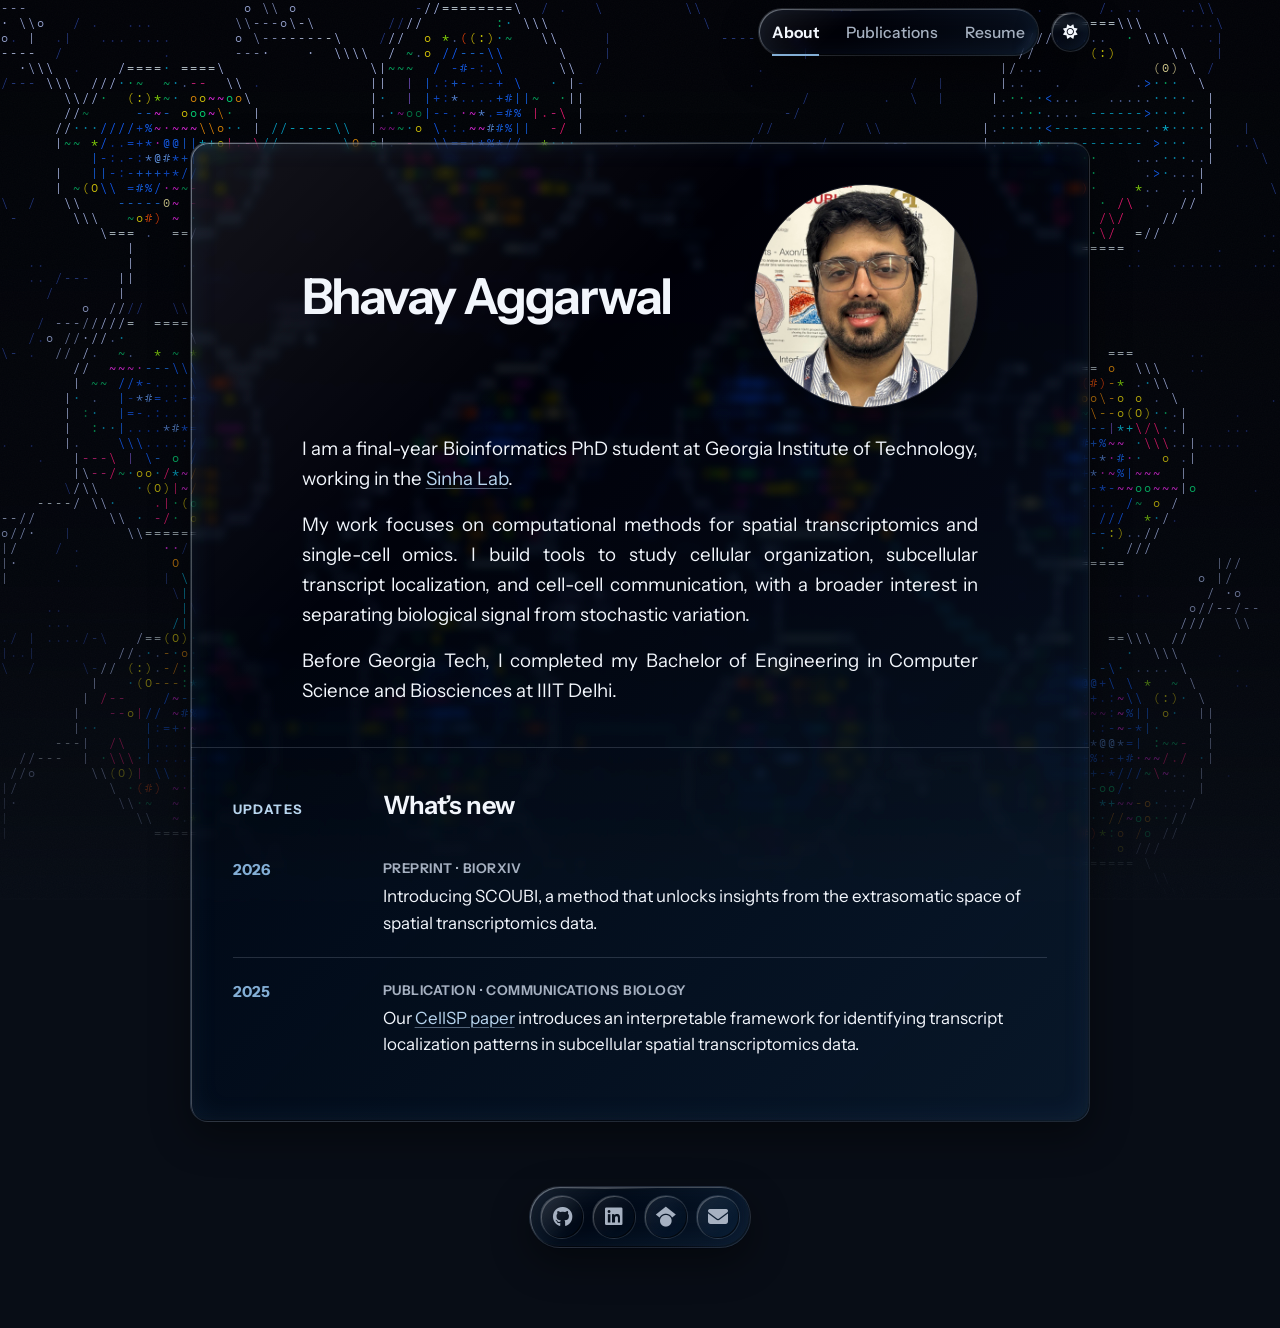
==== commit 503d45e0: "Refine profile layout and background" ====
--- a/index.html
+++ b/index.html
@@ -64,11 +64,14 @@
               <section id="about-me" class="profile-intro">
                 <div class="profile-copy">
                   <!-- <p class="eyebrow">Bioinformatics · Georgia Tech</p> -->
-                  <h1>Bhavay Aggarwal</h1>
+                  <div class="profile-heading">
+                    <h1>Bhavay Aggarwal</h1>
+                    <img class="profile-photo" src="assets/profile-crop.jpg" alt="Bhavay Aggarwal">
+                  </div>
                   <!-- <p class="profile-subtitle">I develop computational methods to understand biology in space.</p> -->
-                  <p class="profile-lede">I am a final-year Bioinformatics PhD student at Georgia Institute of Technology, working in the <a href="https://sites.google.com/view/sinhalaboratorygatech">Sinha Lab</a>. <br><br>
-                  My work focuses on computational methods for spatial transcriptomics and single-cell omics. I build tools to study cellular organization, subcellular transcript localization, and cell-cell communication, with a broader interest in separating biological signal from stochastic variation.<br><br>
-                  Before Georgia Tech, I completed my Bachelor of Engineering in Computer Science and Biosciences at IIIT Delhi.</p>
+                  <p class="profile-lede">I am a final-year Bioinformatics PhD student at Georgia Institute of Technology, working in the <a href="https://sites.google.com/view/sinhalaboratorygatech">Sinha Lab</a>.</p>
+                  <p class="profile-lede">My work focuses on computational methods for spatial transcriptomics and single-cell omics. I build tools to study cellular organization, subcellular transcript localization, and cell-cell communication, with a broader interest in separating biological signal from stochastic variation.</p>
+                  <p class="profile-lede">Before Georgia Tech, I completed my Bachelor of Engineering in Computer Science and Biosciences at IIIT Delhi.</p>
 
                 </div>
               </section>
@@ -92,13 +95,6 @@
                     <div>
                       <p class="research-meta">Publication · Communications Biology</p>
                       <p class="research-description">Our <a href="https://www.nature.com/articles/s42003-025-08891-2">CellSP paper</a> introduces an interpretable framework for identifying transcript localization patterns in subcellular spatial transcriptomics data.</p>
-                    </div>
-                  </article>
-                  <article class="research-item">
-                    <time class="research-year" datetime="2024">2024</time>
-                    <div>
-                      <p class="research-meta">Publication · Nature Communications</p>
-                      <p class="research-description"><a href="https://www.nature.com/articles/s41467-024-49457-w">InSTAnT</a> identifies transcripts that colocalize with one another in individual cells.</p>
                     </div>
                   </article>
                 </div>
--- a/styles.css
+++ b/styles.css
@@ -1,8 +1,9 @@
 :root {
   /* Manual visibility controls: adjust these three values first. */
   --background-opacity: 1.0;
-  --background-saturation: 0.78;
-  --background-contrast: 0.95;
+  --background-saturation: 1.32;
+  --background-contrast: 1.1;
+  --background-brightness: 1.03;
 
   --ink: #101722;
   --body-text: #202b3a;
@@ -41,9 +42,10 @@
 }
 
 :root[data-theme="dark"] {
-  --background-opacity: 0.48;
-  --background-saturation: 0.78;
-  --background-contrast: 0.94;
+  --background-opacity: 0.72;
+  --background-saturation: 1.38;
+  --background-contrast: 1.12;
+  --background-brightness: 1.08;
 
   --ink: #f2f6fc;
   --body-text: #d7deea;
@@ -113,7 +115,10 @@
   border: 0;
   pointer-events: none;
   opacity: var(--background-opacity);
-  filter: saturate(var(--background-saturation)) contrast(var(--background-contrast));
+  filter:
+    saturate(var(--background-saturation))
+    contrast(var(--background-contrast))
+    brightness(var(--background-brightness));
   -webkit-mask-image: linear-gradient(to bottom, #000 0%, rgba(0, 0, 0, 0.94) 18%, rgba(0, 0, 0, 0.72) 64%, rgba(0, 0, 0, 0.28) 88%, transparent 100%);
   mask-image: linear-gradient(to bottom, #000 0%, rgba(0, 0, 0, 0.94) 18%, rgba(0, 0, 0, 0.72) 64%, rgba(0, 0, 0, 0.28) 88%, transparent 100%);
 }
@@ -182,7 +187,7 @@
 }
 
 .masthead-inner {
-  min-height: 78px;
+  min-height: 64px;
   display: flex;
   align-items: center;
   justify-content: flex-end;
@@ -252,7 +257,7 @@
 .site-nav-tabs .nav-link {
   position: relative;
   margin: 0;
-  padding: 1.7rem 0 1.55rem;
+  padding: 0.95rem 0 0.9rem;
   border: 0;
   border-radius: 0;
   background: transparent;
@@ -309,10 +314,35 @@
 }
 
 .profile-copy {
-  max-width: 720px;
+  max-width: 760px;
   margin-inline: auto;
   padding: clamp(1.5rem, 4vw, 2.6rem);
-  text-align: center;
+  text-align: left;
+}
+
+.profile-heading {
+  display: grid;
+  grid-template-columns: minmax(0, 1fr) auto;
+  align-items: center;
+  gap: clamp(1.25rem, 4vw, 3rem);
+  margin-bottom: 1.6rem;
+}
+
+.profile-photo {
+  display: block;
+  /* width: clamp(9rem, 21vw, 11rem); */
+  width: clamp(10rem, 24vw, 14rem);
+  aspect-ratio: 1;
+  margin: 0;
+  border: 1px solid var(--reading-border);
+  border-radius: 50%;
+  object-fit: cover;
+  /* filter: saturate(0.86) contrast(1.06) brightness(0.99); */
+  /* filter: grayscale(0.35) contrast(1.1); */
+filter: saturate(0.85) contrast(1.08) hue-rotate(5deg);
+  box-shadow:
+    0 12px 30px var(--glass-shadow),
+    inset 0 0 0 1px var(--glass-highlight-soft);
 }
 
 .eyebrow,
@@ -327,7 +357,7 @@
 
 .profile-copy h1 {
   max-width: 650px;
-  margin: 0 auto 1.35rem;
+  margin: 0;
   color: var(--ink);
   font-size: clamp(2.35rem, 4.8vw, 3.1rem);
   font-weight: 650;
@@ -351,9 +381,17 @@
 }
 
 .profile-copy .profile-lede {
+  max-width: none;
+  margin: 0;
   color: var(--ink);
   font-size: 1.17rem;
   line-height: 1.6;
+  text-align: justify;
+  text-align-last: left;
+}
+
+.profile-copy .profile-lede + .profile-lede {
+  margin-top: 1rem;
 }
 
 .section {
@@ -1080,8 +1118,16 @@
 }
 
 @media (max-width: 480px) {
+  .profile-heading {
+    gap: 0.9rem;
+  }
+
+  .profile-photo {
+    width: 7.5rem;
+  }
+
   .profile-copy h1 {
-    font-size: 2.2rem;
+    font-size: 2rem;
   }
 
   .resume-document-header h1 {
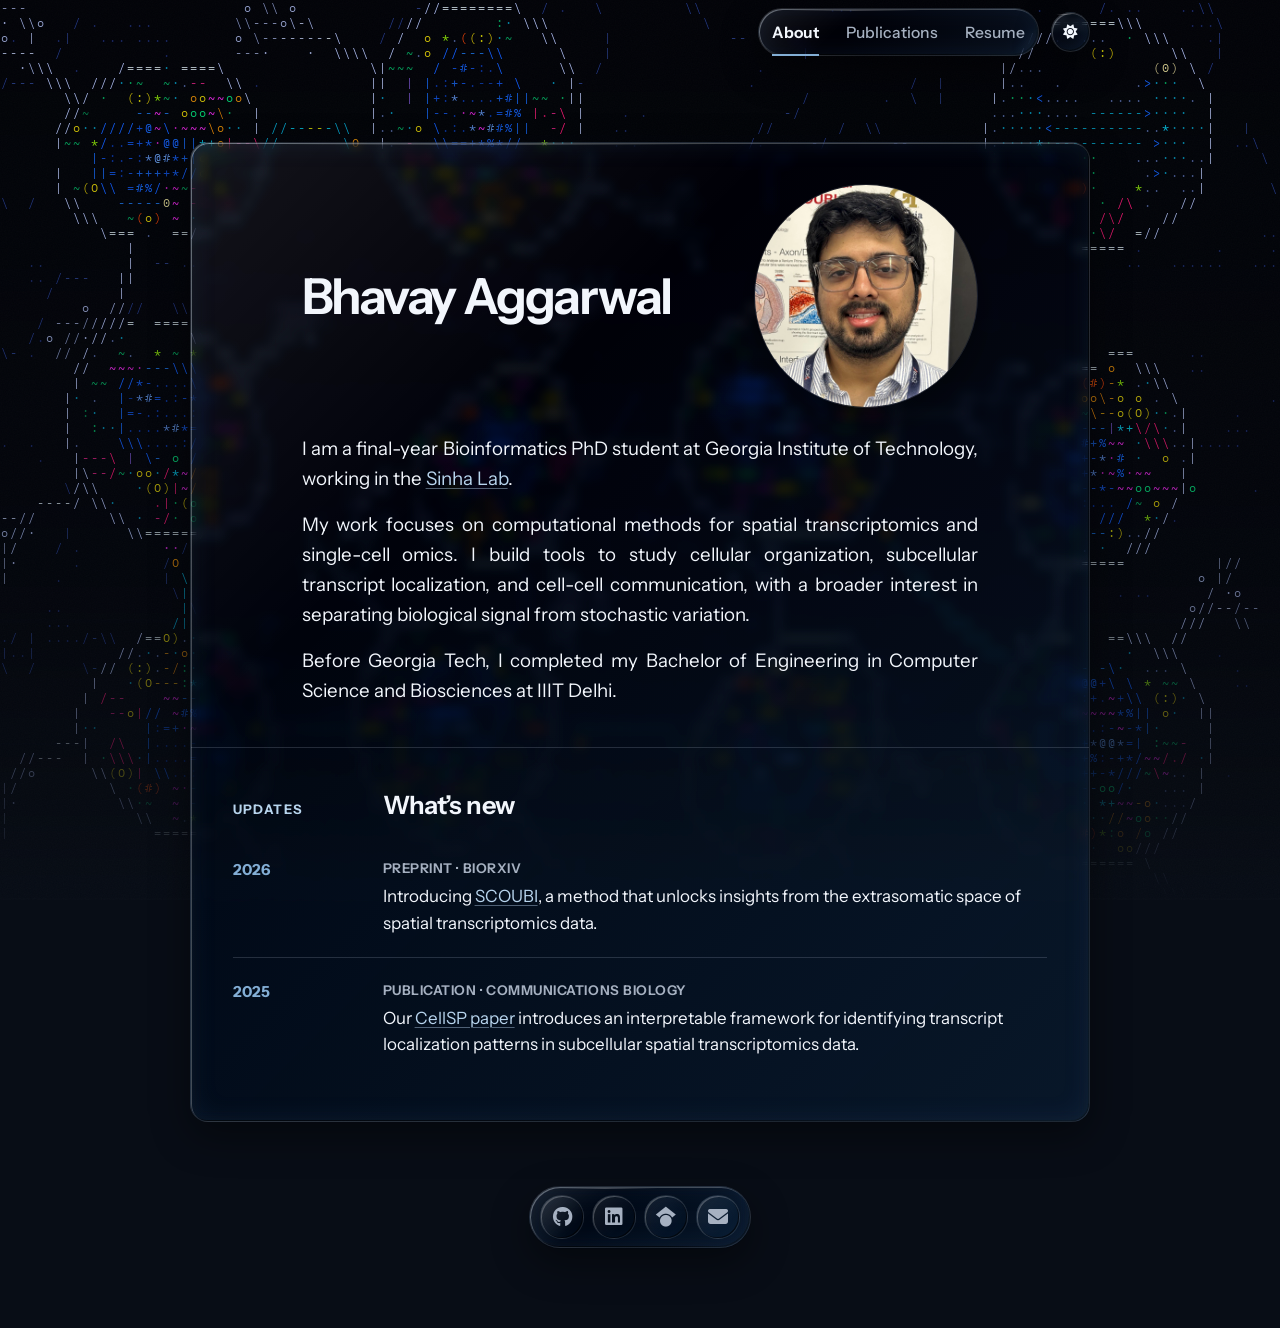
==== commit aa7554ad: "add scoubi" ====
--- a/index.html
+++ b/index.html
@@ -87,7 +87,7 @@
                     <time class="research-year" datetime="2026">2026</time>
                     <div>
                       <p class="research-meta">Preprint · bioRxiv</p>
-                      <p class="research-description">Introducing SCOUBI, a method that unlocks insights from the extrasomatic space of spatial transcriptomics data.</p>
+                      <p class="research-description">Introducing <a href="https://www.biorxiv.org/content/10.64898/2026.11.10.765731v1.abstract">SCOUBI</a>, a method that unlocks insights from the extrasomatic space of spatial transcriptomics data.</p>
                     </div>
                   </article>
                   <article class="research-item">
--- a/styles.css
+++ b/styles.css
@@ -73,7 +73,7 @@
   --noise-opacity: 0.035;
   --reading-surface: rgba(8, 13, 22, 0.01);
   --reading-border: rgba(205, 220, 239, 0.13);
-  --reading-blur: 5px;
+  --reading-blur: 6px;
   --glass-highlight: rgba(255, 255, 255, 0.24);
   --glass-highlight-soft: rgba(255, 255, 255, 0.08);
   --glass-edge-shadow: rgba(0, 0, 0, 0.56);
